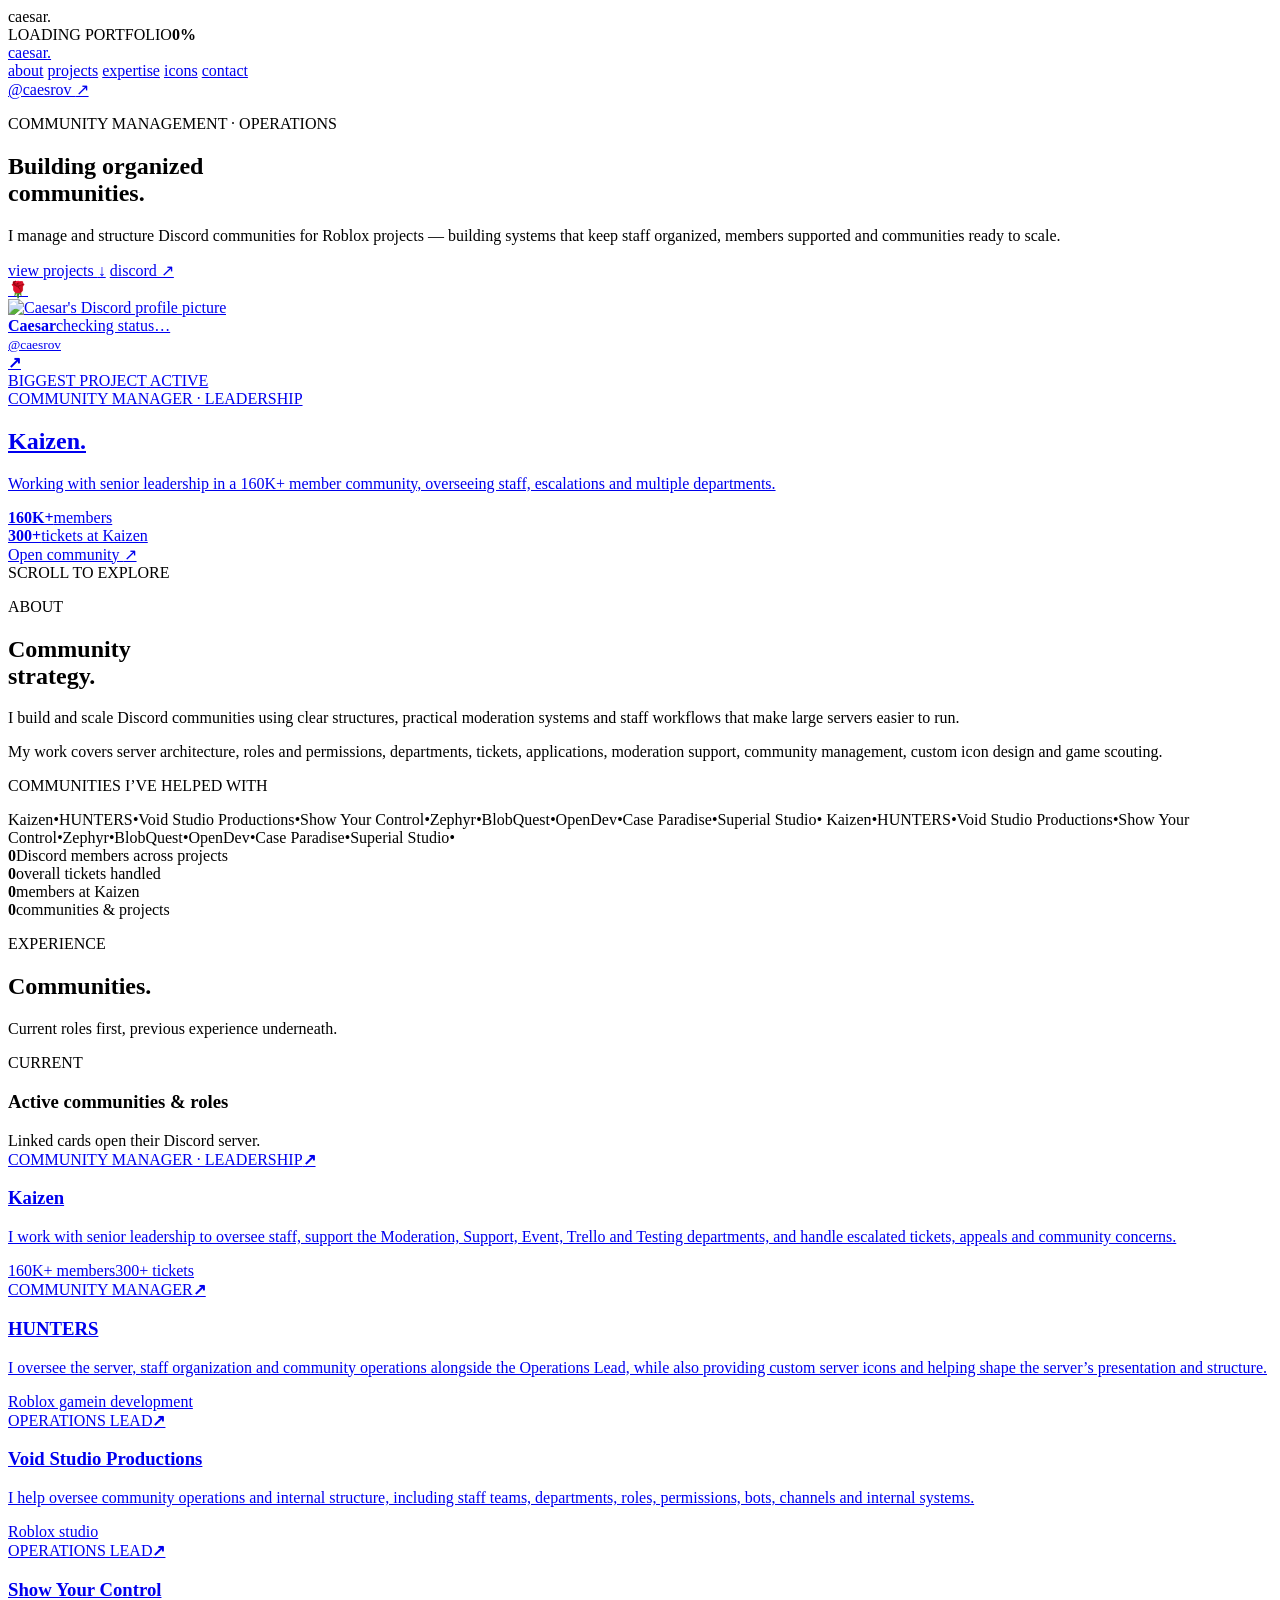
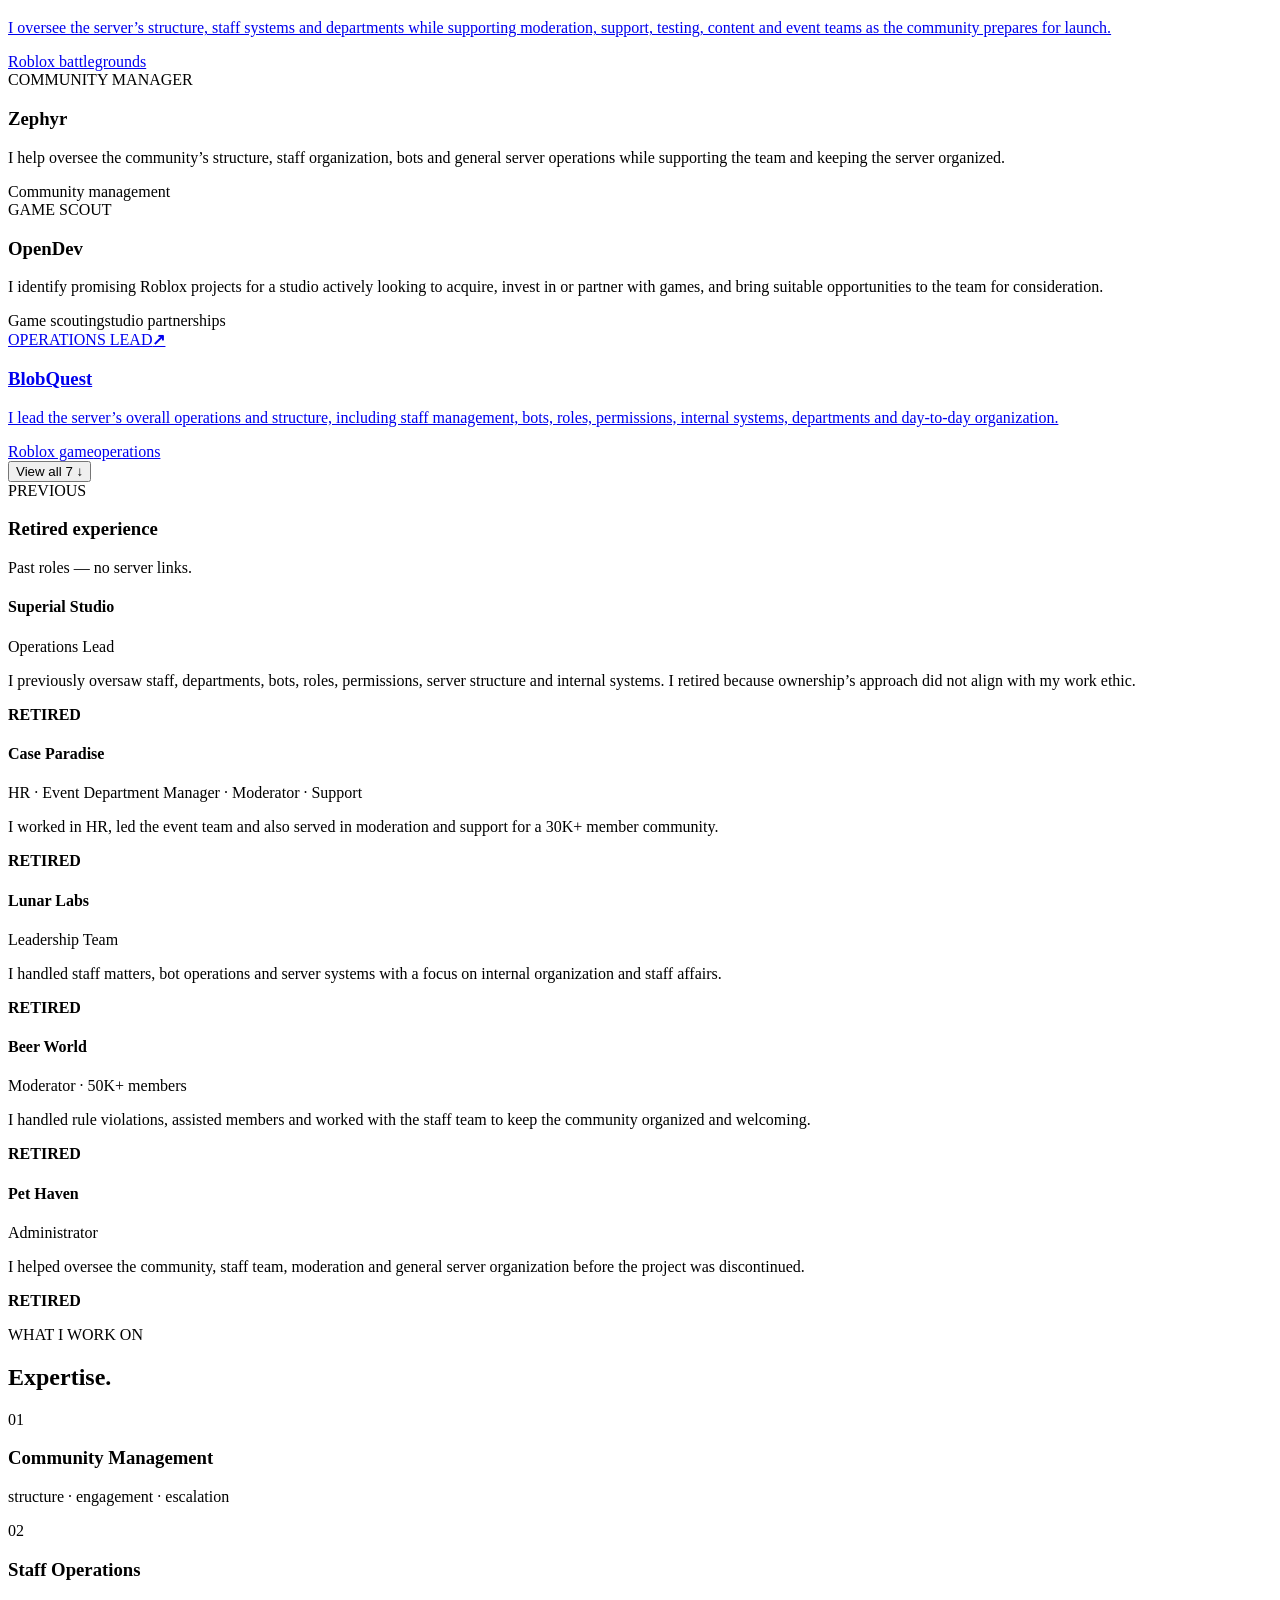
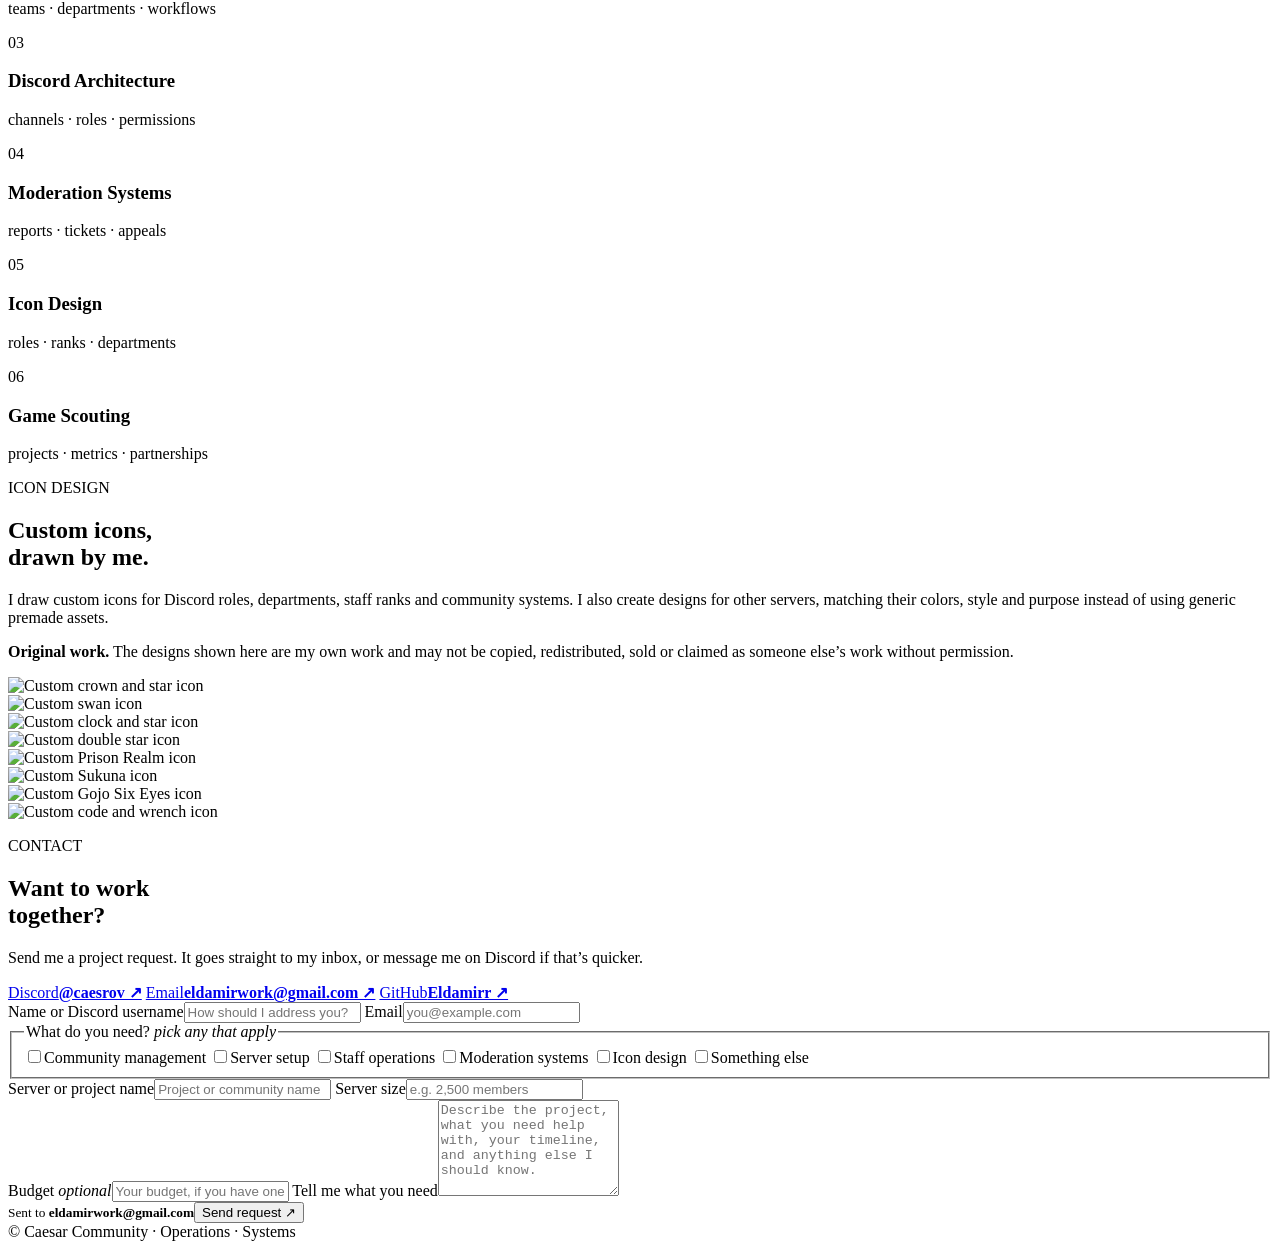
==== index.html @ e1f6932d "Build Caesar portfolio structure" ====
<!doctype html>
<html lang="en">
<head>
  <meta charset="utf-8">
  <meta name="viewport" content="width=device-width,initial-scale=1,viewport-fit=cover">
  <meta name="theme-color" content="#0d0a14">
  <meta name="description" content="Caesar — Community management, operations, Discord systems and game scouting.">
  <title>Caesar — Community Management</title>
  <link rel="icon" href="favicon.svg" type="image/svg+xml">
  <link rel="preconnect" href="https://api.lanyard.rest">
  <link rel="stylesheet" href="styles.css">
</head>
<body>
  <div id="loader" class="loader" aria-hidden="true">
    <div class="loader-orb"></div>
    <div class="loader-inner">
      <div class="loader-brand">caesar<span>.</span></div>
      <div class="loader-line"><i id="loaderBar"></i></div>
      <div class="loader-meta"><span>LOADING PORTFOLIO</span><b id="loaderPct">0%</b></div>
    </div>
  </div>

  <div class="ambient ambient-one"></div>
  <div class="ambient ambient-two"></div>
  <div id="cursorGlow" class="cursor-glow"></div>

  <header class="topbar">
    <a class="brand" href="#top">caesar<span>.</span></a>
    <nav aria-label="Primary navigation">
      <a href="#about">about</a>
      <a href="#projects">projects</a>
      <a href="#expertise">expertise</a>
      <a href="#icons">icons</a>
      <a href="#contact">contact</a>
    </nav>
    <a class="nav-discord" href="https://discord.com/users/1019613116209823874" target="_blank" rel="noreferrer">@caesrov <span>↗</span></a>
  </header>

  <main id="top">
    <section class="hero shell">
      <div class="hero-copy reveal">
        <p class="eyebrow">COMMUNITY MANAGEMENT · OPERATIONS</p>
        <h1>Building organized<br><span>communities.</span></h1>
        <p class="hero-text">I manage and structure Discord communities for Roblox projects — building systems that keep staff organized, members supported and communities ready to scale.</p>
        <div class="hero-actions">
          <a class="primary-btn" href="#projects">view projects <span>↓</span></a>
          <a class="text-link" href="https://discord.com/users/1019613116209823874" target="_blank" rel="noreferrer">discord ↗</a>
        </div>

        <a class="discord-profile" href="https://discord.com/users/1019613116209823874" target="_blank" rel="noreferrer">
          <div class="avatar-wrap">
            <div id="avatarFallback" class="avatar-fallback">🌹</div>
            <img id="discordAvatar" alt="Caesar's Discord profile picture">
            <span id="statusDot" class="status-dot offline"></span>
          </div>
          <div class="discord-profile-copy">
            <div class="profile-top"><strong id="discordName">Caesar</strong><span id="discordStatus">checking status…</span></div>
            <small>@caesrov</small>
          </div>
          <b class="profile-arrow">↗</b>
        </a>
      </div>

      <a class="big-project reveal delay-1" href="https://discord.gg/d6sK3HXKN" target="_blank" rel="noreferrer">
        <div class="project-orbit orbit-a"></div>
        <div class="project-orbit orbit-b"></div>
        <div class="project-head"><span>BIGGEST PROJECT</span><span class="active-pill"><i></i> ACTIVE</span></div>
        <div class="project-main">
          <span class="role-label">COMMUNITY MANAGER · LEADERSHIP</span>
          <h2>Kaizen<span>.</span></h2>
          <p>Working with senior leadership in a 160K+ member community, overseeing staff, escalations and multiple departments.</p>
        </div>
        <div class="project-stats">
          <div><strong>160K+</strong><span>members</span></div>
          <div><strong>300+</strong><span>tickets at Kaizen</span></div>
        </div>
        <div class="project-open">Open community <span>↗</span></div>
      </a>

      <div class="scroll-hint"><i></i><span>SCROLL TO EXPLORE</span></div>
    </section>

    <section id="about" class="section shell split-section">
      <div class="section-heading reveal">
        <p class="eyebrow">ABOUT</p>
        <h2>Community<br><span>strategy.</span></h2>
      </div>
      <div class="section-copy reveal delay-1">
        <p>I build and scale Discord communities using clear structures, practical moderation systems and staff workflows that make large servers easier to run.</p>
        <p>My work covers server architecture, roles and permissions, departments, tickets, applications, moderation support, community management, custom icon design and game scouting.</p>
      </div>
    </section>

    <section class="impact">
      <div class="marquee-wrap">
        <p class="marquee-label">COMMUNITIES I’VE HELPED WITH</p>
        <div class="marquee">
          <div class="marquee-track">
            <span>Kaizen</span><i>•</i><span>HUNTERS</span><i>•</i><span>Void Studio Productions</span><i>•</i><span>Show Your Control</span><i>•</i><span>Zephyr</span><i>•</i><span>BlobQuest</span><i>•</i><span>OpenDev</span><i>•</i><span>Case Paradise</span><i>•</i><span>Superial Studio</span><i>•</i>
            <span>Kaizen</span><i>•</i><span>HUNTERS</span><i>•</i><span>Void Studio Productions</span><i>•</i><span>Show Your Control</span><i>•</i><span>Zephyr</span><i>•</i><span>BlobQuest</span><i>•</i><span>OpenDev</span><i>•</i><span>Case Paradise</span><i>•</i><span>Superial Studio</span><i>•</i>
          </div>
        </div>
      </div>

      <div class="stats-line shell">
        <div class="stat reveal"><strong data-count="240" data-suffix="K+">0</strong><span>Discord members across projects</span></div>
        <div class="stat reveal delay-1"><strong data-count="600" data-suffix="+">0</strong><span>overall tickets handled</span></div>
        <div class="stat reveal delay-2"><strong data-count="160" data-suffix="K+">0</strong><span>members at Kaizen</span></div>
        <div class="stat reveal delay-3"><strong data-count="12" data-suffix="">0</strong><span>communities & projects</span></div>
      </div>
    </section>

    <section id="projects" class="section shell">
      <div class="section-title reveal">
        <p class="eyebrow">EXPERIENCE</p>
        <h2>Communities<span>.</span></h2>
        <p>Current roles first, previous experience underneath.</p>
      </div>

      <div class="group-head reveal">
        <div><span class="group-kicker">CURRENT</span><h3>Active communities & roles</h3></div>
        <span>Linked cards open their Discord server.</span>
      </div>

      <div id="currentGrid" class="current-grid">
        <a class="role-card reveal" href="https://discord.gg/d6sK3HXKN" target="_blank" rel="noreferrer">
          <div class="card-top"><span>COMMUNITY MANAGER · LEADERSHIP</span><b>↗</b></div>
          <h3>Kaizen</h3>
          <p>I work with senior leadership to oversee staff, support the Moderation, Support, Event, Trello and Testing departments, and handle escalated tickets, appeals and community concerns.</p>
          <div class="card-foot"><span>160K+ members</span><span>300+ tickets</span></div>
        </a>

        <a class="role-card reveal delay-1" href="https://discord.gg/hntrs" target="_blank" rel="noreferrer">
          <div class="card-top"><span>COMMUNITY MANAGER</span><b>↗</b></div>
          <h3>HUNTERS</h3>
          <p>I oversee the server, staff organization and community operations alongside the Operations Lead, while also providing custom server icons and helping shape the server’s presentation and structure.</p>
          <div class="card-foot"><span>Roblox game</span><span>in development</span></div>
        </a>

        <a class="role-card reveal" href="https://discord.gg/pxKNdFr37" target="_blank" rel="noreferrer">
          <div class="card-top"><span>OPERATIONS LEAD</span><b>↗</b></div>
          <h3>Void Studio Productions</h3>
          <p>I help oversee community operations and internal structure, including staff teams, departments, roles, permissions, bots, channels and internal systems.</p>
          <div class="card-foot"><span>Roblox studio</span></div>
        </a>

        <a class="role-card reveal delay-1" href="https://discord.gg/9U44vkP3q" target="_blank" rel="noreferrer">
          <div class="card-top"><span>OPERATIONS LEAD</span><b>↗</b></div>
          <h3>Show Your Control</h3>
          <p>I oversee the server’s structure, staff systems and departments while supporting moderation, support, testing, content and event teams as the community prepares for launch.</p>
          <div class="card-foot"><span>Roblox battlegrounds</span></div>
        </a>

        <article class="role-card extra-current reveal">
          <div class="card-top"><span>COMMUNITY MANAGER</span></div>
          <h3>Zephyr</h3>
          <p>I help oversee the community’s structure, staff organization, bots and general server operations while supporting the team and keeping the server organized.</p>
          <div class="card-foot"><span>Community management</span></div>
        </article>

        <article class="role-card extra-current reveal delay-1">
          <div class="card-top"><span>GAME SCOUT</span></div>
          <h3>OpenDev</h3>
          <p>I identify promising Roblox projects for a studio actively looking to acquire, invest in or partner with games, and bring suitable opportunities to the team for consideration.</p>
          <div class="card-foot"><span>Game scouting</span><span>studio partnerships</span></div>
        </article>

        <a class="role-card extra-current reveal" href="https://discord.gg/R6zWyb2Ct" target="_blank" rel="noreferrer">
          <div class="card-top"><span>OPERATIONS LEAD</span><b>↗</b></div>
          <h3>BlobQuest</h3>
          <p>I lead the server’s overall operations and structure, including staff management, bots, roles, permissions, internal systems, departments and day-to-day organization.</p>
          <div class="card-foot"><span>Roblox game</span><span>operations</span></div>
        </a>
      </div>

      <button id="viewAllBtn" class="view-all" type="button" aria-expanded="false">View all 7 <span>↓</span></button>

      <div class="group-head previous-head reveal">
        <div><span class="group-kicker muted">PREVIOUS</span><h3>Retired experience</h3></div>
        <span>Past roles — no server links.</span>
      </div>

      <div class="retired-list">
        <article class="retired-row reveal"><div><h4>Superial Studio</h4><span>Operations Lead</span><p>I previously oversaw staff, departments, bots, roles, permissions, server structure and internal systems. I retired because ownership’s approach did not align with my work ethic.</p></div><b>RETIRED</b></article>
        <article class="retired-row reveal"><div><h4>Case Paradise</h4><span>HR · Event Department Manager · Moderator · Support</span><p>I worked in HR, led the event team and also served in moderation and support for a 30K+ member community.</p></div><b>RETIRED</b></article>
        <article class="retired-row reveal"><div><h4>Lunar Labs</h4><span>Leadership Team</span><p>I handled staff matters, bot operations and server systems with a focus on internal organization and staff affairs.</p></div><b>RETIRED</b></article>
        <article class="retired-row reveal"><div><h4>Beer World</h4><span>Moderator · 50K+ members</span><p>I handled rule violations, assisted members and worked with the staff team to keep the community organized and welcoming.</p></div><b>RETIRED</b></article>
        <article class="retired-row reveal"><div><h4>Pet Haven</h4><span>Administrator</span><p>I helped oversee the community, staff team, moderation and general server organization before the project was discontinued.</p></div><b>RETIRED</b></article>
      </div>
    </section>

    <section id="expertise" class="section shell">
      <div class="section-title reveal">
        <p class="eyebrow">WHAT I WORK ON</p>
        <h2>Expertise<span>.</span></h2>
      </div>
      <div class="expertise-grid">
        <article class="expertise-card reveal"><span>01</span><h3>Community Management</h3><p>structure · engagement · escalation</p></article>
        <article class="expertise-card reveal delay-1"><span>02</span><h3>Staff Operations</h3><p>teams · departments · workflows</p></article>
        <article class="expertise-card reveal"><span>03</span><h3>Discord Architecture</h3><p>channels · roles · permissions</p></article>
        <article class="expertise-card reveal delay-1"><span>04</span><h3>Moderation Systems</h3><p>reports · tickets · appeals</p></article>
        <article class="expertise-card reveal"><span>05</span><h3>Icon Design</h3><p>roles · ranks · departments</p></article>
        <article class="expertise-card reveal delay-1"><span>06</span><h3>Game Scouting</h3><p>projects · metrics · partnerships</p></article>
      </div>
    </section>

    <section id="icons" class="section shell icon-section">
      <div class="icon-copy reveal">
        <p class="eyebrow">ICON DESIGN</p>
        <h2>Custom icons,<br><span>drawn by me.</span></h2>
        <p>I draw custom icons for Discord roles, departments, staff ranks and community systems. I also create designs for other servers, matching their colors, style and purpose instead of using generic premade assets.</p>
        <p class="copyright-note"><strong>Original work.</strong> The designs shown here are my own work and may not be copied, redistributed, sold or claimed as someone else’s work without permission.</p>
      </div>
      <div class="icon-panel reveal delay-1">
        <div class="icon-grid">
          <div class="icon-tile"><img src="assets/icons/crown-star.webp" alt="Custom crown and star icon"></div>
          <div class="icon-tile"><img src="assets/icons/swan.webp" alt="Custom swan icon"></div>
          <div class="icon-tile"><img src="assets/icons/clock-star.webp" alt="Custom clock and star icon"></div>
          <div class="icon-tile"><img src="assets/icons/double-stars.webp" alt="Custom double star icon"></div>
          <div class="icon-tile"><img src="assets/icons/prison-realm.webp" alt="Custom Prison Realm icon"></div>
          <div class="icon-tile"><img src="assets/icons/sukuna.webp" alt="Custom Sukuna icon"></div>
          <div class="icon-tile"><img src="assets/icons/gojo-six-eyes.webp" alt="Custom Gojo Six Eyes icon"></div>
          <div class="icon-tile"><img src="assets/icons/code-wrench.webp" alt="Custom code and wrench icon"></div>
        </div>
      </div>
    </section>

    <section id="contact" class="section shell contact-section">
      <div class="contact-intro reveal">
        <p class="eyebrow">CONTACT</p>
        <h2>Want to work<br><span>together?</span></h2>
        <p>Send me a project request. It goes straight to my inbox, or message me on Discord if that’s quicker.</p>
        <div class="contact-links">
          <a href="https://discord.com/users/1019613116209823874" target="_blank" rel="noreferrer"><span>Discord</span><b>@caesrov ↗</b></a>
          <a href="mailto:eldamirwork@gmail.com"><span>Email</span><b>eldamirwork@gmail.com ↗</b></a>
          <a href="https://github.com/Eldamirr" target="_blank" rel="noreferrer"><span>GitHub</span><b>Eldamirr ↗</b></a>
        </div>
      </div>

      <div class="form-shell reveal delay-1">
        <form id="workForm" action="https://formsubmit.co/eldamirwork@gmail.com" method="POST">
          <input type="hidden" name="_subject" value="New portfolio work request">
          <input type="hidden" name="_template" value="table">
          <input type="hidden" name="_captcha" value="false">
          <input type="hidden" name="_next" value="https://eldamirr.github.io/Caesrov.github.io/?sent=1#contact">

          <label><span>Name or Discord username</span><input type="text" name="Name" placeholder="How should I address you?" required></label>
          <label><span>Email</span><input type="email" name="Email" placeholder="you@example.com" required></label>

          <fieldset>
            <legend>What do you need? <em>pick any that apply</em></legend>
            <div class="choice-grid">
              <label class="choice"><input type="checkbox" name="Service[]" value="Community management"><span>Community management</span></label>
              <label class="choice"><input type="checkbox" name="Service[]" value="Server setup"><span>Server setup</span></label>
              <label class="choice"><input type="checkbox" name="Service[]" value="Staff operations"><span>Staff operations</span></label>
              <label class="choice"><input type="checkbox" name="Service[]" value="Moderation systems"><span>Moderation systems</span></label>
              <label class="choice"><input type="checkbox" name="Service[]" value="Icon design"><span>Icon design</span></label>
              <label class="choice"><input type="checkbox" name="Service[]" value="Something else"><span>Something else</span></label>
            </div>
          </fieldset>

          <div class="form-two">
            <label><span>Server or project name</span><input type="text" name="Project" placeholder="Project or community name"></label>
            <label><span>Server size</span><input type="text" name="Server size" placeholder="e.g. 2,500 members"></label>
          </div>

          <label><span>Budget <em>optional</em></span><input type="text" name="Budget" placeholder="Your budget, if you have one in mind"></label>
          <label><span>Tell me what you need</span><textarea name="Message" rows="6" placeholder="Describe the project, what you need help with, your timeline, and anything else I should know." required></textarea></label>

          <div class="form-bottom"><small>Sent to <strong>eldamirwork@gmail.com</strong></small><button type="submit">Send request ↗</button></div>
        </form>

        <div id="sentState" class="sent-state" hidden>
          <span>✓</span><h3>Request sent.</h3><p>Thanks — I’ll read it and get back to you by email as soon as I can.</p><button id="sendAnother" type="button">Send another request</button>
        </div>
      </div>
    </section>
  </main>

  <footer class="footer shell">
    <span>© Caesar</span>
    <span>Community · Operations · Systems</span>
  </footer>

  <script src="script.js"></script>
</body>
</html>
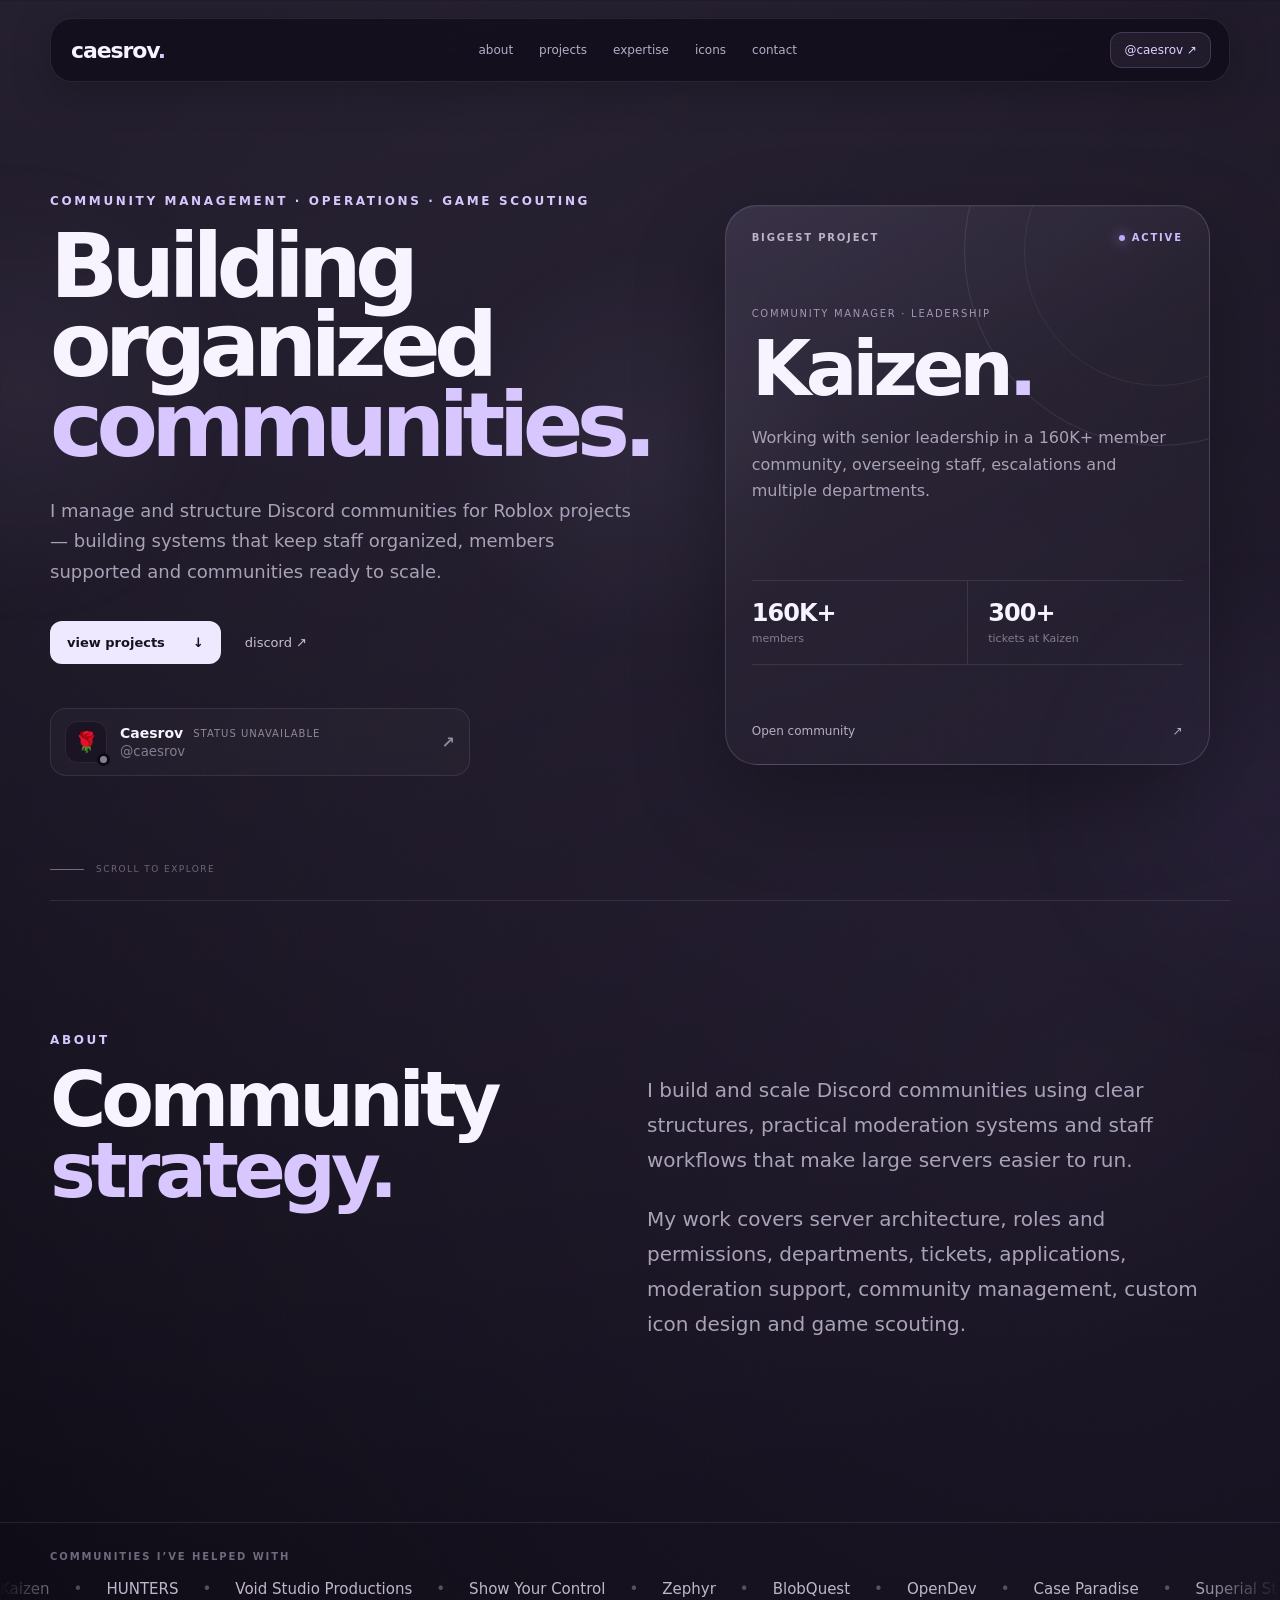
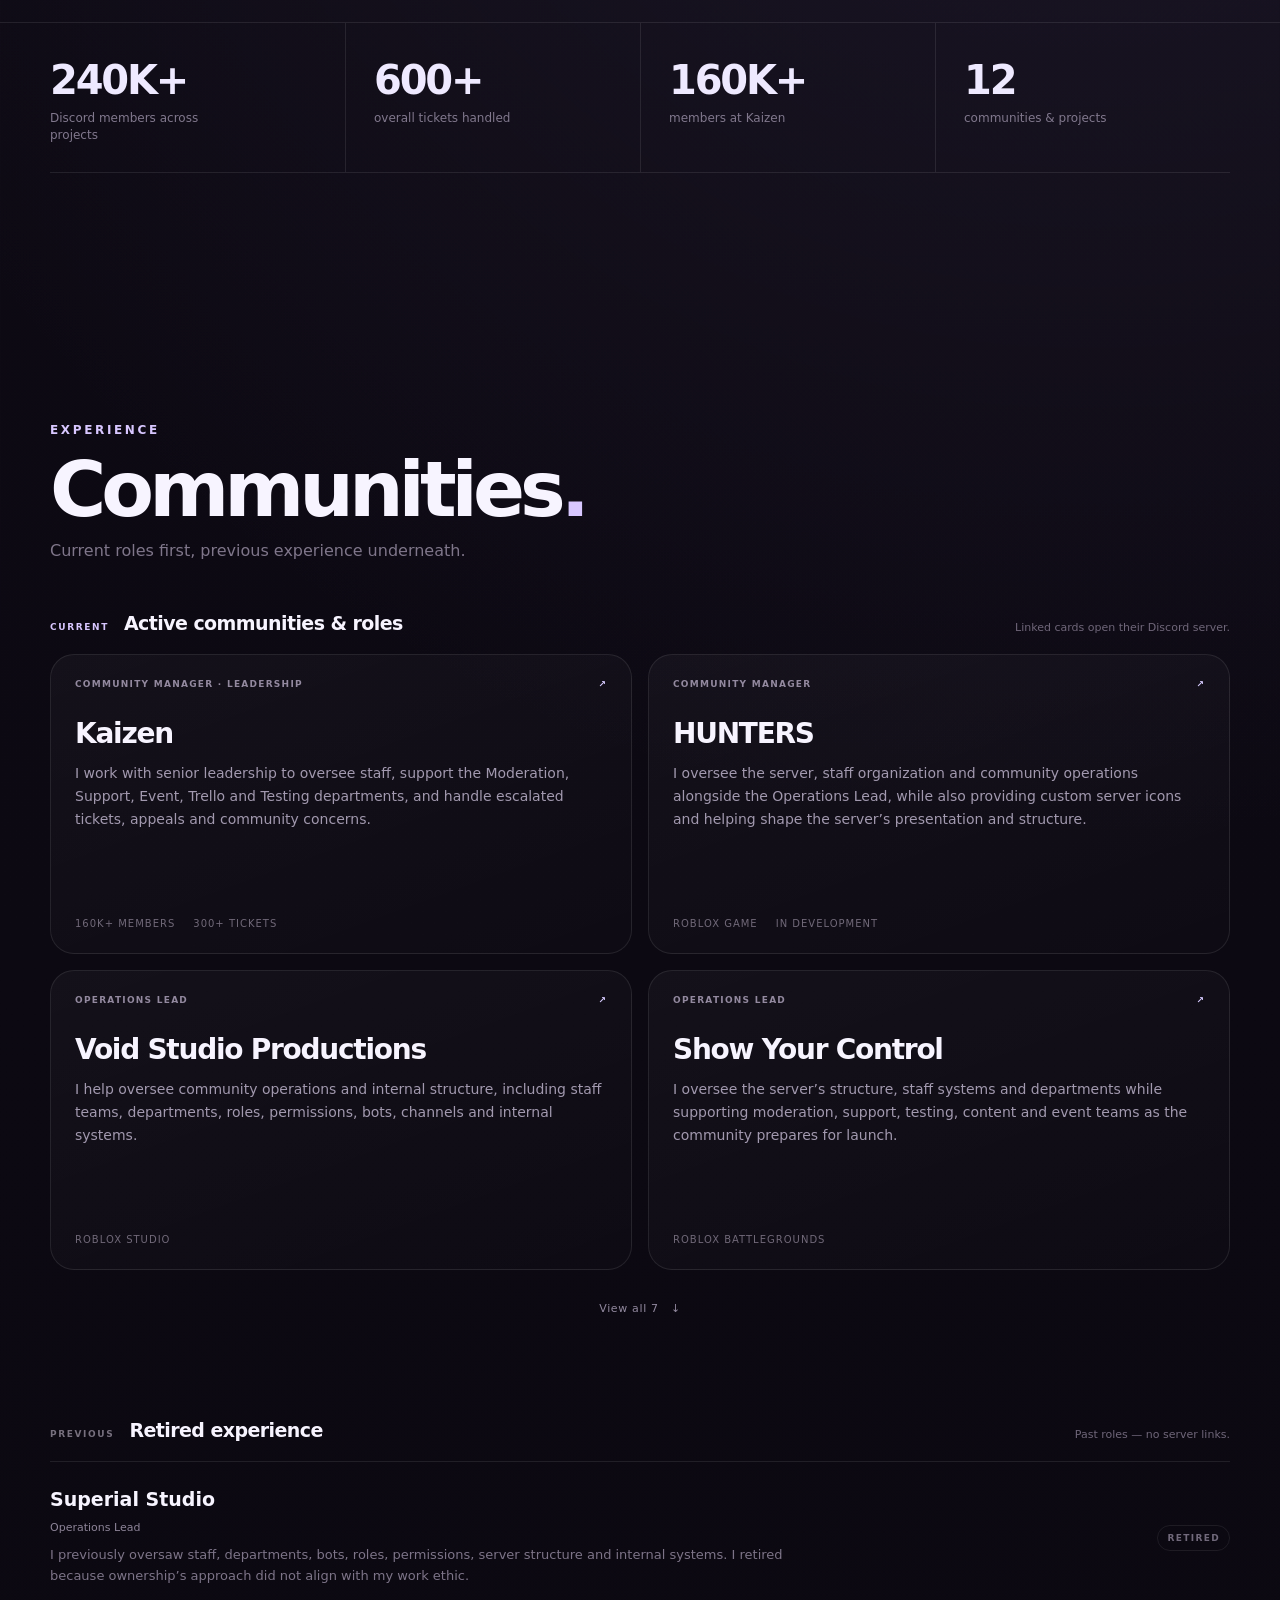
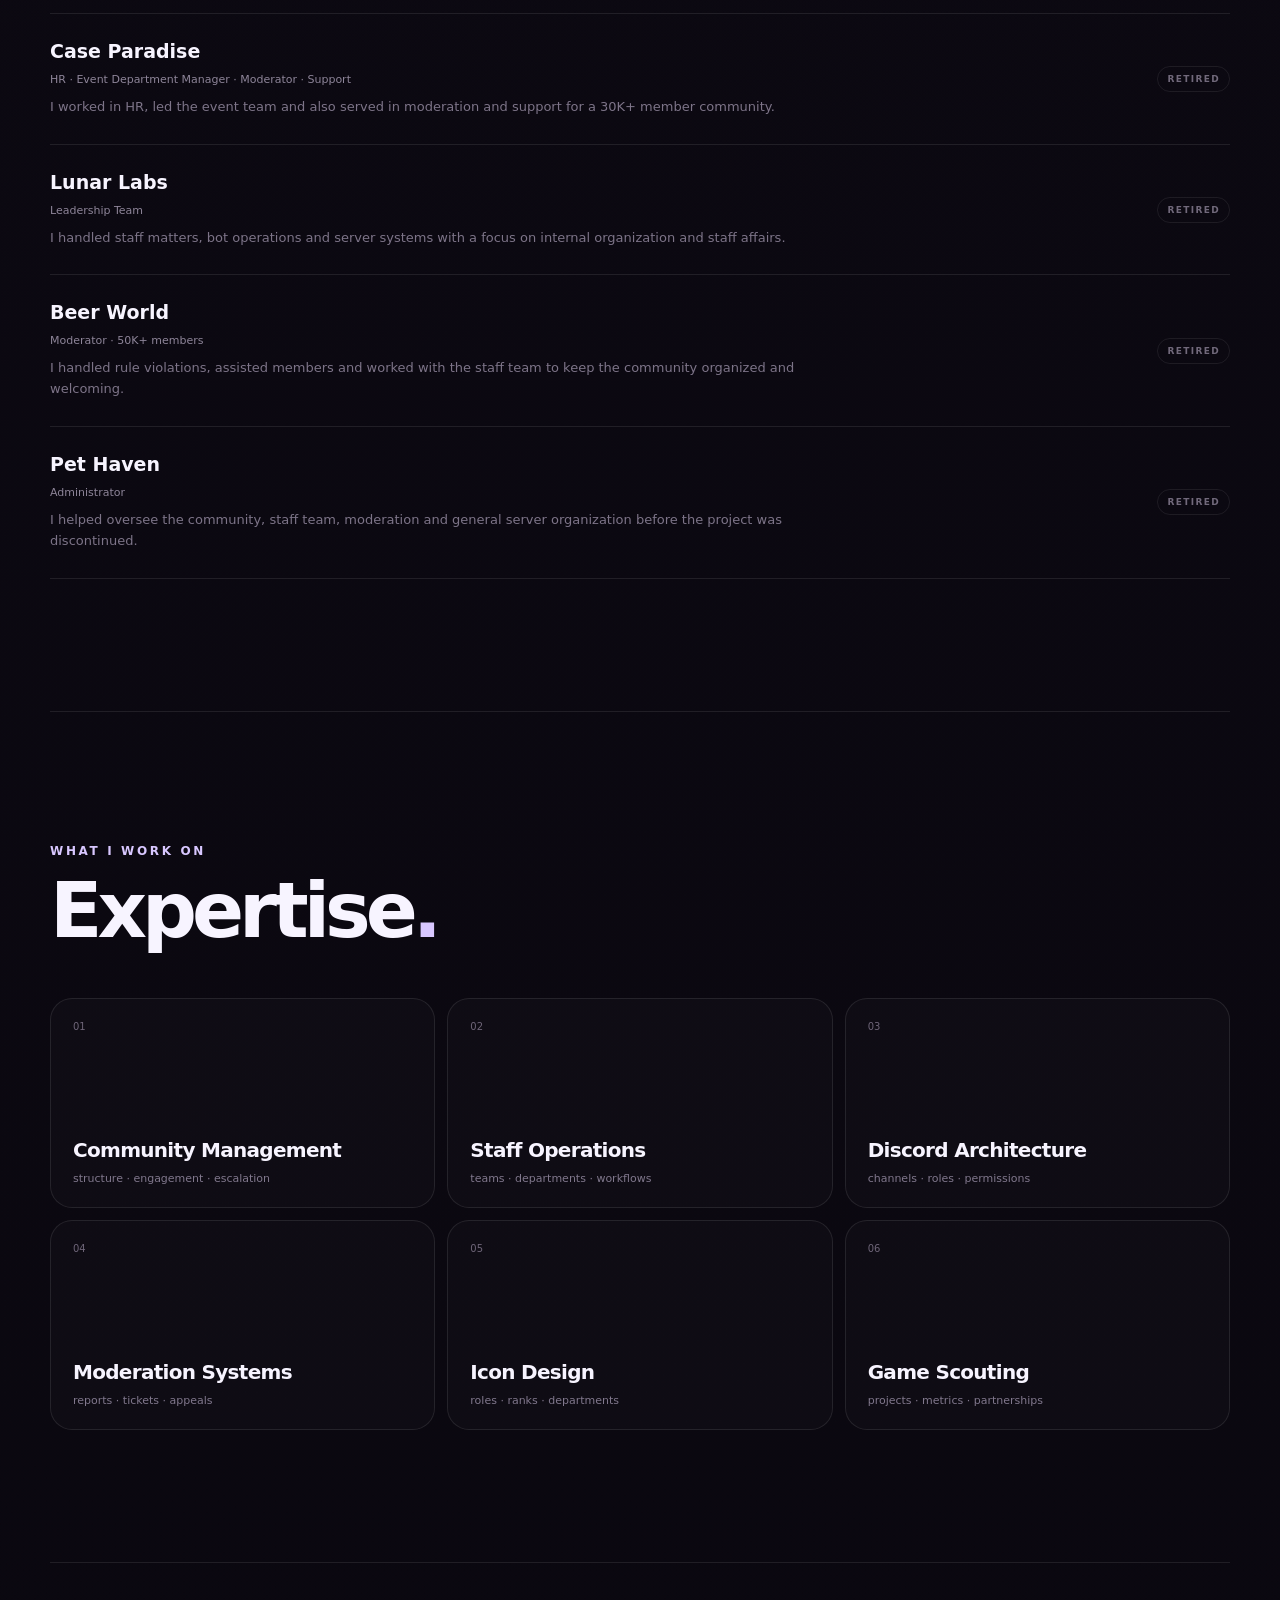
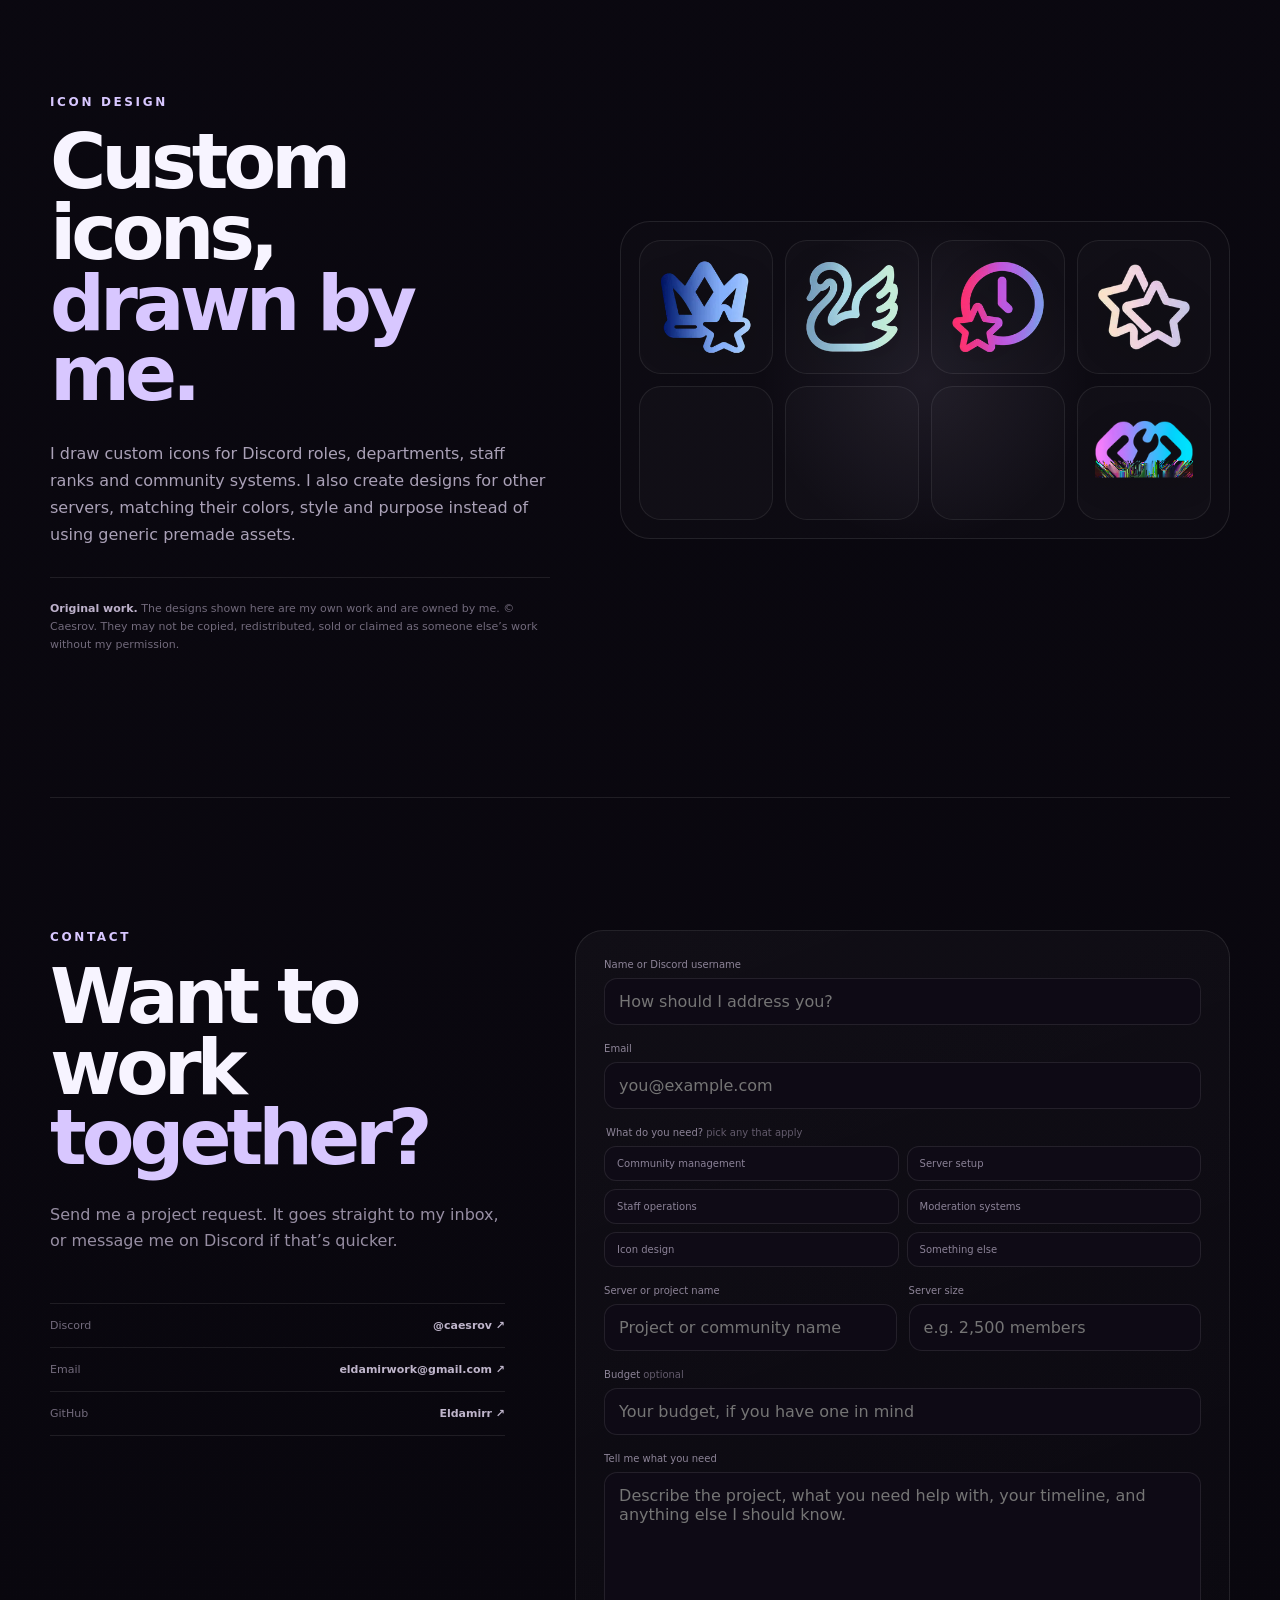
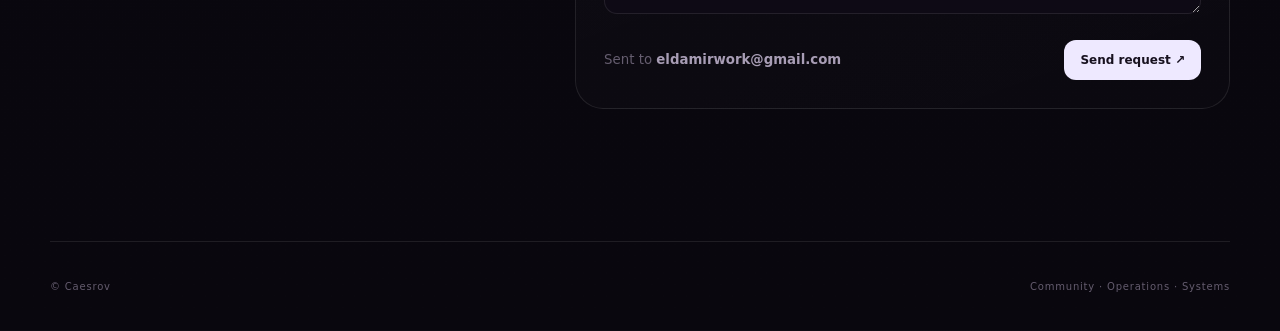
==== commit 354bc992: "Polish Caesrov portfolio branding" ====
--- a/index.html
+++ b/index.html
@@ -4,8 +4,8 @@
   <meta charset="utf-8">
   <meta name="viewport" content="width=device-width,initial-scale=1,viewport-fit=cover">
   <meta name="theme-color" content="#0d0a14">
-  <meta name="description" content="Caesar — Community management, operations, Discord systems and game scouting.">
-  <title>Caesar — Community Management</title>
+  <meta name="description" content="Caesrov — Community management, operations, Discord systems and game scouting.">
+  <title>Caesrov — Community Management</title>
   <link rel="icon" href="favicon.svg" type="image/svg+xml">
   <link rel="preconnect" href="https://api.lanyard.rest">
   <link rel="stylesheet" href="styles.css">
@@ -14,7 +14,7 @@
   <div id="loader" class="loader" aria-hidden="true">
     <div class="loader-orb"></div>
     <div class="loader-inner">
-      <div class="loader-brand">caesar<span>.</span></div>
+      <div class="loader-brand">caesrov<span>.</span></div>
       <div class="loader-line"><i id="loaderBar"></i></div>
       <div class="loader-meta"><span>LOADING PORTFOLIO</span><b id="loaderPct">0%</b></div>
     </div>
@@ -25,7 +25,7 @@
   <div id="cursorGlow" class="cursor-glow"></div>
 
   <header class="topbar">
-    <a class="brand" href="#top">caesar<span>.</span></a>
+    <a class="brand" href="#top">caesrov<span>.</span></a>
     <nav aria-label="Primary navigation">
       <a href="#about">about</a>
       <a href="#projects">projects</a>
@@ -39,7 +39,7 @@
   <main id="top">
     <section class="hero shell">
       <div class="hero-copy reveal">
-        <p class="eyebrow">COMMUNITY MANAGEMENT · OPERATIONS</p>
+        <p class="eyebrow">COMMUNITY MANAGEMENT · OPERATIONS · GAME SCOUTING</p>
         <h1>Building organized<br><span>communities.</span></h1>
         <p class="hero-text">I manage and structure Discord communities for Roblox projects — building systems that keep staff organized, members supported and communities ready to scale.</p>
         <div class="hero-actions">
@@ -50,11 +50,11 @@
         <a class="discord-profile" href="https://discord.com/users/1019613116209823874" target="_blank" rel="noreferrer">
           <div class="avatar-wrap">
             <div id="avatarFallback" class="avatar-fallback">🌹</div>
-            <img id="discordAvatar" alt="Caesar's Discord profile picture">
+            <img id="discordAvatar" alt="Caesrov's Discord profile picture">
             <span id="statusDot" class="status-dot offline"></span>
           </div>
           <div class="discord-profile-copy">
-            <div class="profile-top"><strong id="discordName">Caesar</strong><span id="discordStatus">checking status…</span></div>
+            <div class="profile-top"><strong id="discordName">Caesrov</strong><span id="discordStatus">checking status…</span></div>
             <small>@caesrov</small>
           </div>
           <b class="profile-arrow">↗</b>
@@ -209,7 +209,7 @@
         <p class="eyebrow">ICON DESIGN</p>
         <h2>Custom icons,<br><span>drawn by me.</span></h2>
         <p>I draw custom icons for Discord roles, departments, staff ranks and community systems. I also create designs for other servers, matching their colors, style and purpose instead of using generic premade assets.</p>
-        <p class="copyright-note"><strong>Original work.</strong> The designs shown here are my own work and may not be copied, redistributed, sold or claimed as someone else’s work without permission.</p>
+        <p class="copyright-note"><strong>Original work.</strong> The designs shown here are my own work and are owned by me. © Caesrov. They may not be copied, redistributed, sold or claimed as someone else’s work without my permission.</p>
       </div>
       <div class="icon-panel reveal delay-1">
         <div class="icon-grid">
@@ -278,7 +278,7 @@
   </main>
 
   <footer class="footer shell">
-    <span>© Caesar</span>
+    <span>© Caesrov</span>
     <span>Community · Operations · Systems</span>
   </footer>
 
--- a/styles.css
+++ b/styles.css
@@ -0,0 +1,157 @@
+:root{
+  --bg:#0c0912;
+  --bg-2:#120d1a;
+  --panel:#15101f;
+  --panel-2:#1a1426;
+  --text:#f7f4ff;
+  --muted:#a9a1b8;
+  --faint:#756d82;
+  --line:rgba(255,255,255,.09);
+  --line-strong:rgba(218,201,255,.22);
+  --accent:#d8c7ff;
+  --accent-2:#bea7ff;
+  --accent-soft:rgba(216,199,255,.12);
+  --max:1180px;
+  --ease:cubic-bezier(.2,.8,.2,1)
+}
+*{box-sizing:border-box}
+html{scroll-behavior:smooth}
+body{margin:0;background:
+  radial-gradient(circle at 15% -10%,rgba(216,199,255,.16),transparent 30%),
+  radial-gradient(circle at 85% 16%,rgba(190,167,255,.09),transparent 24%),
+  linear-gradient(180deg,#0f0b16 0%,var(--bg) 38%,#09070e 100%);
+  color:var(--text);font-family:Inter,ui-sans-serif,system-ui,-apple-system,BlinkMacSystemFont,"Segoe UI",sans-serif;
+  -webkit-font-smoothing:antialiased;overflow-x:hidden}
+body.loading{overflow:hidden}
+a{color:inherit;text-decoration:none}
+button,input,textarea{font:inherit}
+button{color:inherit}
+img{max-width:100%;display:block}
+::selection{background:rgba(216,199,255,.28);color:#fff}
+.shell{width:min(calc(100% - 42px),var(--max));margin-inline:auto}
+.section{padding:132px 0;position:relative}
+.eyebrow{margin:0;color:var(--accent);font-size:12px;font-weight:800;letter-spacing:.22em;text-transform:uppercase}
+.ambient{position:fixed;pointer-events:none;filter:blur(30px);z-index:-1;border-radius:999px;opacity:.55}
+.ambient-one{width:480px;height:480px;left:-220px;top:17vh;background:radial-gradient(circle,rgba(202,182,255,.13),transparent 67%)}
+.ambient-two{width:560px;height:560px;right:-280px;top:58vh;background:radial-gradient(circle,rgba(173,145,255,.11),transparent 65%)}
+.cursor-glow{position:fixed;width:460px;height:460px;border-radius:50%;background:radial-gradient(circle,rgba(216,199,255,.055),transparent 65%);pointer-events:none;z-index:-1;transform:translate(-50%,-50%);transition:opacity .2s;opacity:0}
+
+.loader{position:fixed;inset:0;background:#0b0810;z-index:9999;display:grid;place-items:center;transition:opacity .75s var(--ease),visibility .75s}
+.loader.done{opacity:0;visibility:hidden}
+.loader-orb{position:absolute;width:440px;height:440px;border-radius:50%;background:radial-gradient(circle,rgba(216,199,255,.11),transparent 67%);filter:blur(15px);animation:loaderPulse 1.7s ease-in-out infinite}
+.loader-inner{width:min(380px,calc(100% - 54px));position:relative}
+.loader-brand{font-size:48px;font-weight:800;letter-spacing:-.06em;margin-bottom:24px}
+.loader-brand span{color:var(--accent)}
+.loader-line{height:2px;background:rgba(255,255,255,.08);overflow:hidden}
+.loader-line i{display:block;width:0;height:100%;background:linear-gradient(90deg,var(--accent-2),#eee7ff);box-shadow:0 0 24px rgba(216,199,255,.45)}
+.loader-meta{display:flex;justify-content:space-between;margin-top:12px;font-size:10px;letter-spacing:.16em;color:#888092}
+.loader-meta b{color:#d9ccff}
+@keyframes loaderPulse{50%{transform:scale(1.08);opacity:.72}}
+
+.topbar{position:fixed;z-index:100;left:50%;top:18px;transform:translateX(-50%);width:min(calc(100% - 26px),1180px);height:64px;padding:0 18px 0 20px;border:1px solid var(--line);border-radius:22px;background:rgba(15,11,22,.72);backdrop-filter:blur(20px) saturate(145%);-webkit-backdrop-filter:blur(20px) saturate(145%);display:flex;align-items:center;justify-content:space-between;box-shadow:0 10px 40px rgba(0,0,0,.22);transition:background .35s}
+.topbar.scrolled{background:rgba(13,9,19,.88)}
+.brand{font-size:22px;font-weight:850;letter-spacing:-.05em}.brand span{color:var(--accent)}
+.topbar nav{display:flex;gap:26px;align-items:center}
+.topbar nav a{font-size:12px;color:#b6aec4;transition:color .2s}.topbar nav a:hover{color:#fff}
+.nav-discord{border:1px solid rgba(216,199,255,.18);background:rgba(216,199,255,.075);padding:10px 13px;border-radius:12px;font-size:12px;color:#ded3ff;transition:transform .2s,background .2s}.nav-discord:hover{transform:translateY(-1px);background:rgba(216,199,255,.12)}
+
+.hero{min-height:100svh;padding-top:148px;padding-bottom:78px;display:grid;grid-template-columns:1.04fr .96fr;gap:74px;align-items:center;position:relative}
+.hero-copy h1{font-size:clamp(60px,7vw,104px);line-height:.89;letter-spacing:-.075em;margin:19px 0 30px;font-weight:830}
+.hero-copy h1 span{color:var(--accent)}
+.hero-text{max-width:660px;font-size:18px;line-height:1.7;color:var(--muted)}
+.hero-actions{display:flex;gap:24px;align-items:center;margin-top:34px}
+.primary-btn{display:inline-flex;gap:28px;align-items:center;background:#eee9ff;color:#17111f;padding:14px 17px;border-radius:12px;font-size:13px;font-weight:800;transition:transform .25s var(--ease),box-shadow .25s}
+.primary-btn:hover{transform:translateY(-2px);box-shadow:0 15px 44px rgba(216,199,255,.16)}
+.text-link{color:#c9bfd7;font-size:13px}.text-link:hover{color:#fff}
+.discord-profile{margin-top:44px;display:flex;align-items:center;gap:13px;width:min(420px,100%);padding:12px 14px;border:1px solid var(--line);border-radius:16px;background:rgba(255,255,255,.025);transition:border-color .2s,transform .25s var(--ease),background .2s}
+.discord-profile:hover{transform:translateY(-2px);border-color:var(--line-strong);background:rgba(255,255,255,.04)}
+.avatar-wrap{width:42px;height:42px;border-radius:13px;position:relative;overflow:visible;flex:0 0 auto}
+.avatar-wrap img,.avatar-fallback{width:42px;height:42px;border-radius:13px;object-fit:cover;background:#1a1424;border:1px solid rgba(255,255,255,.08)}
+.avatar-wrap img{display:none}
+.avatar-fallback{display:grid;place-items:center;font-size:20px}
+.status-dot{position:absolute;right:-3px;bottom:-3px;width:13px;height:13px;border-radius:50%;border:3px solid #0e0a15;background:#6c6574}
+.status-dot.online{background:#23a55a}.status-dot.idle{background:#f0b232}.status-dot.dnd{background:#f23f43}.status-dot.offline{background:#80848e}
+.discord-profile-copy{min-width:0;flex:1}.profile-top{display:flex;align-items:center;gap:10px}.profile-top strong{font-size:14px}.profile-top span{font-size:10px;text-transform:uppercase;letter-spacing:.1em;color:#8f879c}.discord-profile-copy small{display:block;color:#847c91;margin-top:3px}.profile-arrow{color:#9288a2}
+
+.big-project{min-height:560px;border:1px solid rgba(216,199,255,.18);border-radius:32px;padding:26px;display:flex;flex-direction:column;justify-content:space-between;position:relative;overflow:hidden;background:
+ linear-gradient(155deg,rgba(216,199,255,.115),rgba(255,255,255,.025) 42%,rgba(255,255,255,.012));
+ box-shadow:inset 0 1px 0 rgba(255,255,255,.04),0 35px 90px rgba(0,0,0,.28);transition:transform .45s var(--ease),border-color .3s,box-shadow .45s}
+.big-project:hover{transform:translateY(-8px) rotateX(1deg);border-color:rgba(216,199,255,.34);box-shadow:0 45px 110px rgba(0,0,0,.36)}
+.project-orbit{position:absolute;border:1px solid rgba(216,199,255,.12);border-radius:50%;pointer-events:none}
+.orbit-a{width:390px;height:390px;right:-145px;top:-150px}.orbit-b{width:270px;height:270px;right:-85px;top:-90px;opacity:.65}
+.project-head{position:relative;z-index:2;display:flex;justify-content:space-between;color:#bdb3cb;font-size:10px;font-weight:800;letter-spacing:.18em}
+.active-pill{display:inline-flex;gap:7px;align-items:center;color:#cabdff}.active-pill i{width:6px;height:6px;border-radius:50%;background:#bfa9ff;box-shadow:0 0 14px #bfa9ff}
+.project-main{position:relative;z-index:2}.role-label{font-size:10px;letter-spacing:.17em;color:#a397b4}.project-main h2{font-size:clamp(62px,6vw,90px);line-height:.9;letter-spacing:-.07em;margin:13px 0 22px}.project-main h2 span{color:var(--accent)}.project-main p{color:#aaa1b8;line-height:1.65;max-width:490px}
+.project-stats{position:relative;z-index:2;display:grid;grid-template-columns:1fr 1fr;border-top:1px solid var(--line);border-bottom:1px solid var(--line)}.project-stats div{padding:18px 0}.project-stats div+div{padding-left:20px;border-left:1px solid var(--line)}.project-stats strong{display:block;font-size:24px;letter-spacing:-.04em}.project-stats span{color:#847b91;font-size:11px}
+.project-open{position:relative;z-index:2;display:flex;justify-content:space-between;font-size:12px;color:#b8afc5}
+.scroll-hint{position:absolute;left:0;bottom:26px;display:flex;align-items:center;gap:12px;font-size:9px;letter-spacing:.16em;color:#6e6678}.scroll-hint i{height:1px;width:34px;background:#756a82}
+
+.split-section{display:grid;grid-template-columns:.9fr 1.1fr;gap:120px;border-top:1px solid var(--line)}
+.section-heading h2,.section-title h2,.contact-intro h2,.icon-copy h2{font-size:clamp(54px,6vw,86px);line-height:.92;letter-spacing:-.065em;margin:18px 0 0}.section-heading h2 span,.section-title h2 span,.contact-intro h2 span,.icon-copy h2 span{color:var(--accent)}
+.section-copy{padding-top:40px;max-width:650px}.section-copy p{font-size:20px;line-height:1.75;color:#aaa2b8;margin:0 0 24px}
+
+.impact{padding:24px 0 118px}
+.marquee-wrap{border-top:1px solid var(--line);border-bottom:1px solid var(--line);padding:28px 0 24px;overflow:hidden}
+.marquee-label{width:min(calc(100% - 42px),var(--max));margin:0 auto 18px;color:#70687b;font-size:10px;font-weight:800;letter-spacing:.19em}
+.marquee{overflow:hidden;mask-image:linear-gradient(90deg,transparent,#000 7%,#000 93%,transparent)}
+.marquee-track{display:flex;align-items:center;gap:24px;width:max-content;animation:marquee 35s linear infinite;color:#bfb6cb;font-size:15px}.marquee-track i{color:#5a5066;font-style:normal}.marquee:hover .marquee-track{animation-play-state:paused}
+@keyframes marquee{to{transform:translateX(-50%)}}
+.stats-line{display:grid;grid-template-columns:repeat(4,1fr);border-bottom:1px solid var(--line)}
+.stat{padding:34px 28px 28px 0;min-height:136px}.stat+.stat{padding-left:28px;border-left:1px solid var(--line)}.stat strong{display:block;color:#eee9ff;font-size:40px;letter-spacing:-.055em}.stat span{display:block;color:#81788d;font-size:12px;line-height:1.4;margin-top:7px;max-width:180px}
+
+.section-title{margin-bottom:52px}.section-title>p:last-child{color:#7f768a;margin-top:16px}
+.group-head{display:flex;justify-content:space-between;align-items:end;margin:0 0 20px}.group-head>div{display:flex;align-items:baseline;gap:15px}.group-head h3{margin:0;font-size:19px;letter-spacing:-.03em}.group-head>span{font-size:11px;color:#6f6679}.group-kicker{font-size:9px;font-weight:900;letter-spacing:.18em;color:var(--accent)}.group-kicker.muted{color:#77707e}
+.current-grid{display:grid;grid-template-columns:1fr 1fr;gap:16px}
+.role-card{border:1px solid var(--line);border-radius:24px;background:linear-gradient(160deg,rgba(255,255,255,.035),rgba(255,255,255,.012));padding:24px;min-height:300px;display:flex;flex-direction:column;transition:transform .35s var(--ease),border-color .25s,background .25s}
+a.role-card:hover{transform:translateY(-5px);border-color:rgba(216,199,255,.24);background:linear-gradient(160deg,rgba(216,199,255,.07),rgba(255,255,255,.015))}
+.card-top{display:flex;justify-content:space-between;gap:20px;color:#93899f;font-size:9px;font-weight:850;letter-spacing:.14em}.card-top b{color:#d7cbff}.role-card h3{font-size:28px;letter-spacing:-.045em;margin:28px 0 12px}.role-card p{color:#a299af;line-height:1.65;margin:0 0 30px;font-size:14px}.card-foot{display:flex;gap:18px;margin-top:auto;color:#716979;font-size:10px;text-transform:uppercase;letter-spacing:.1em}
+.extra-current{display:none}.current-grid.expanded .extra-current{display:flex}
+.view-all{display:block;margin:22px auto 0;background:transparent;border:0;color:#92899f;padding:10px 14px;cursor:pointer;font-size:11px;letter-spacing:.06em}.view-all span{display:inline-block;margin-left:8px;transition:transform .3s}.view-all[aria-expanded="true"] span{transform:rotate(180deg)}
+.previous-head{margin-top:94px}
+.retired-list{border-top:1px solid var(--line)}
+.retired-row{padding:26px 0;border-bottom:1px solid var(--line);display:grid;grid-template-columns:1fr auto;gap:40px;align-items:center}
+.retired-row h4{margin:0 0 6px;font-size:19px}.retired-row div>span{font-size:11px;color:#8e8599}.retired-row p{margin:10px 0 0;max-width:790px;color:#7d7488;font-size:13px;line-height:1.6}.retired-row>b{font-size:9px;letter-spacing:.15em;border:1px solid rgba(255,255,255,.08);padding:7px 9px;border-radius:999px;color:#71697b}
+
+#expertise{border-top:1px solid var(--line)}
+.expertise-grid{display:grid;grid-template-columns:repeat(3,1fr);gap:12px;margin-top:48px}
+.expertise-card{min-height:210px;border:1px solid var(--line);border-radius:22px;padding:22px;background:rgba(255,255,255,.018);display:flex;flex-direction:column;justify-content:space-between;transition:transform .3s var(--ease),border-color .25s}.expertise-card:hover{transform:translateY(-4px);border-color:rgba(216,199,255,.2)}.expertise-card>span{font-size:10px;color:#6e6578}.expertise-card h3{font-size:20px;letter-spacing:-.035em;margin:auto 0 10px}.expertise-card p{margin:0;color:#81788d;font-size:11px}
+
+.icon-section{display:grid;grid-template-columns:.9fr 1.1fr;gap:70px;align-items:center;border-top:1px solid var(--line)}
+.icon-copy>p:not(.eyebrow):not(.copyright-note){color:#aaa1b7;line-height:1.7;max-width:530px;font-size:16px;margin-top:30px}.copyright-note{border-top:1px solid var(--line);padding-top:22px;margin-top:28px;color:#726a7c;font-size:11px;line-height:1.65;max-width:530px}.copyright-note strong{color:#bdb1cb}
+.icon-panel{border:1px solid var(--line);border-radius:30px;padding:18px;background:radial-gradient(circle at 50% 50%,rgba(216,199,255,.08),transparent 48%),rgba(255,255,255,.015)}
+.icon-grid{display:grid;grid-template-columns:repeat(4,1fr);gap:12px}.icon-tile{aspect-ratio:1;border:1px solid rgba(255,255,255,.075);border-radius:22px;background:rgba(255,255,255,.018);display:grid;place-items:center;padding:17px;overflow:hidden;transition:transform .3s var(--ease),border-color .2s,background .2s}.icon-tile:hover{transform:translateY(-4px) scale(1.015);border-color:rgba(216,199,255,.22);background:rgba(216,199,255,.04)}.icon-tile img{width:100%;height:100%;object-fit:contain;filter:drop-shadow(0 8px 14px rgba(0,0,0,.22))}
+
+.contact-section{display:grid;grid-template-columns:.82fr 1.18fr;gap:70px;border-top:1px solid var(--line)}
+.contact-intro>p:not(.eyebrow){color:#978ea3;line-height:1.65;max-width:470px;margin-top:28px}.contact-links{margin-top:48px;border-top:1px solid var(--line)}.contact-links a{display:flex;justify-content:space-between;gap:20px;padding:15px 0;border-bottom:1px solid var(--line);font-size:11px}.contact-links span{color:#736b7d}.contact-links b{font-weight:600;color:#bfb5cb}
+.form-shell{border:1px solid var(--line);border-radius:28px;padding:28px;background:linear-gradient(160deg,rgba(255,255,255,.03),rgba(255,255,255,.012))}
+form{display:grid;gap:18px}form label>span,fieldset legend{display:block;font-size:10px;color:#8d8498;margin-bottom:8px}form em{font-style:normal;color:#635b6c}
+input,textarea{width:100%;border:1px solid var(--line);background:#0e0a15;color:#efeaff;border-radius:13px;padding:13px 14px;outline:none;transition:border-color .2s,box-shadow .2s}input:focus,textarea:focus{border-color:rgba(216,199,255,.32);box-shadow:0 0 0 3px rgba(216,199,255,.055)}textarea{resize:vertical;min-height:130px}
+fieldset{border:0;padding:0;margin:0}.choice-grid{display:grid;grid-template-columns:repeat(2,1fr);gap:8px}.choice{margin:0!important}.choice input{position:absolute;opacity:0;pointer-events:none}.choice span{margin:0!important;border:1px solid var(--line);background:#0f0b16;border-radius:12px;padding:11px 12px;color:#8b8297!important;cursor:pointer;transition:.2s}.choice input:checked+span{border-color:rgba(216,199,255,.3);background:rgba(216,199,255,.08);color:#ddd2ff!important}.form-two{display:grid;grid-template-columns:1fr 1fr;gap:12px}.form-bottom{display:flex;justify-content:space-between;align-items:center;gap:18px;margin-top:4px}.form-bottom small{color:#655d6f}.form-bottom strong{color:#a89db5;font-weight:600}.form-bottom button,.sent-state button{border:0;background:#eee9ff;color:#17111f;padding:13px 16px;border-radius:12px;font-weight:800;font-size:12px;cursor:pointer;transition:transform .2s}.form-bottom button:hover,.sent-state button:hover{transform:translateY(-2px)}
+.sent-state{text-align:center;padding:70px 20px}.sent-state>span{display:grid;place-items:center;margin:0 auto 20px;width:44px;height:44px;border-radius:50%;background:rgba(216,199,255,.12);color:#d8c7ff}.sent-state h3{font-size:30px;margin:0 0 12px}.sent-state p{color:#8f869a;max-width:400px;margin:0 auto 26px;line-height:1.6}
+
+.footer{min-height:90px;border-top:1px solid var(--line);display:flex;align-items:center;justify-content:space-between;color:#645c6e;font-size:10px;letter-spacing:.08em}
+
+.reveal{opacity:0;transform:translateY(28px);filter:blur(8px);transition:opacity .85s var(--ease),transform .85s var(--ease),filter .85s var(--ease)}
+.reveal.visible{opacity:1;transform:none;filter:blur(0)}
+.delay-1{transition-delay:.08s}.delay-2{transition-delay:.16s}.delay-3{transition-delay:.24s}
+
+@media(max-width:980px){
+  .topbar nav{display:none}.hero{grid-template-columns:1fr;padding-top:130px;gap:45px}.big-project{min-height:470px}.scroll-hint{display:none}
+  .split-section,.icon-section,.contact-section{grid-template-columns:1fr;gap:45px}.section-copy{padding-top:0}.stats-line{grid-template-columns:1fr 1fr}.stat:nth-child(3){border-left:0;border-top:1px solid var(--line)}.stat:nth-child(4){border-top:1px solid var(--line)}
+  .expertise-grid{grid-template-columns:1fr 1fr}.icon-copy{max-width:700px}.contact-intro{max-width:650px}
+}
+@media(max-width:680px){
+  .shell{width:min(calc(100% - 28px),var(--max))}.section{padding:94px 0}.topbar{height:58px;top:10px;border-radius:18px}.nav-discord{font-size:0;padding:9px 11px}.nav-discord span{font-size:13px}.brand{font-size:20px}
+  .hero{min-height:auto;padding-top:122px;padding-bottom:82px}.hero-copy h1{font-size:clamp(54px,17vw,78px)}.hero-text{font-size:16px}.hero-actions{gap:18px}.discord-profile{margin-top:34px}
+  .big-project{min-height:450px;border-radius:26px;padding:21px}.project-main h2{font-size:66px}.project-stats strong{font-size:21px}
+  .section-heading h2,.section-title h2,.contact-intro h2,.icon-copy h2{font-size:52px}.section-copy p{font-size:17px}
+  .stats-line{grid-template-columns:1fr}.stat,.stat+.stat{border-left:0;border-top:1px solid var(--line);padding:25px 0;min-height:0}.stat:first-child{border-top:0}.stat strong{font-size:34px}
+  .group-head{align-items:start;gap:18px}.group-head>div{display:block}.group-head h3{margin-top:6px}.group-head>span{display:none}.current-grid{grid-template-columns:1fr}.role-card{min-height:270px}.previous-head{margin-top:72px}.retired-row{grid-template-columns:1fr;gap:16px}.retired-row>b{justify-self:start}
+  .expertise-grid{grid-template-columns:1fr}.expertise-card{min-height:170px}
+  .icon-grid{grid-template-columns:repeat(2,1fr);gap:10px}.icon-panel{padding:12px}.icon-tile{border-radius:18px;padding:14px}
+  .form-two,.choice-grid{grid-template-columns:1fr}.form-shell{padding:19px;border-radius:22px}.form-bottom{align-items:flex-start;flex-direction:column}.form-bottom button{width:100%}
+  .footer{flex-direction:column;align-items:flex-start;justify-content:center;gap:6px}
+}
+@media(prefers-reduced-motion:reduce){
+  html{scroll-behavior:auto}.loader-orb,.marquee-track{animation:none}.reveal{opacity:1;transform:none;filter:none;transition:none}.big-project,.role-card,.expertise-card,.icon-tile{transition:none}
+}
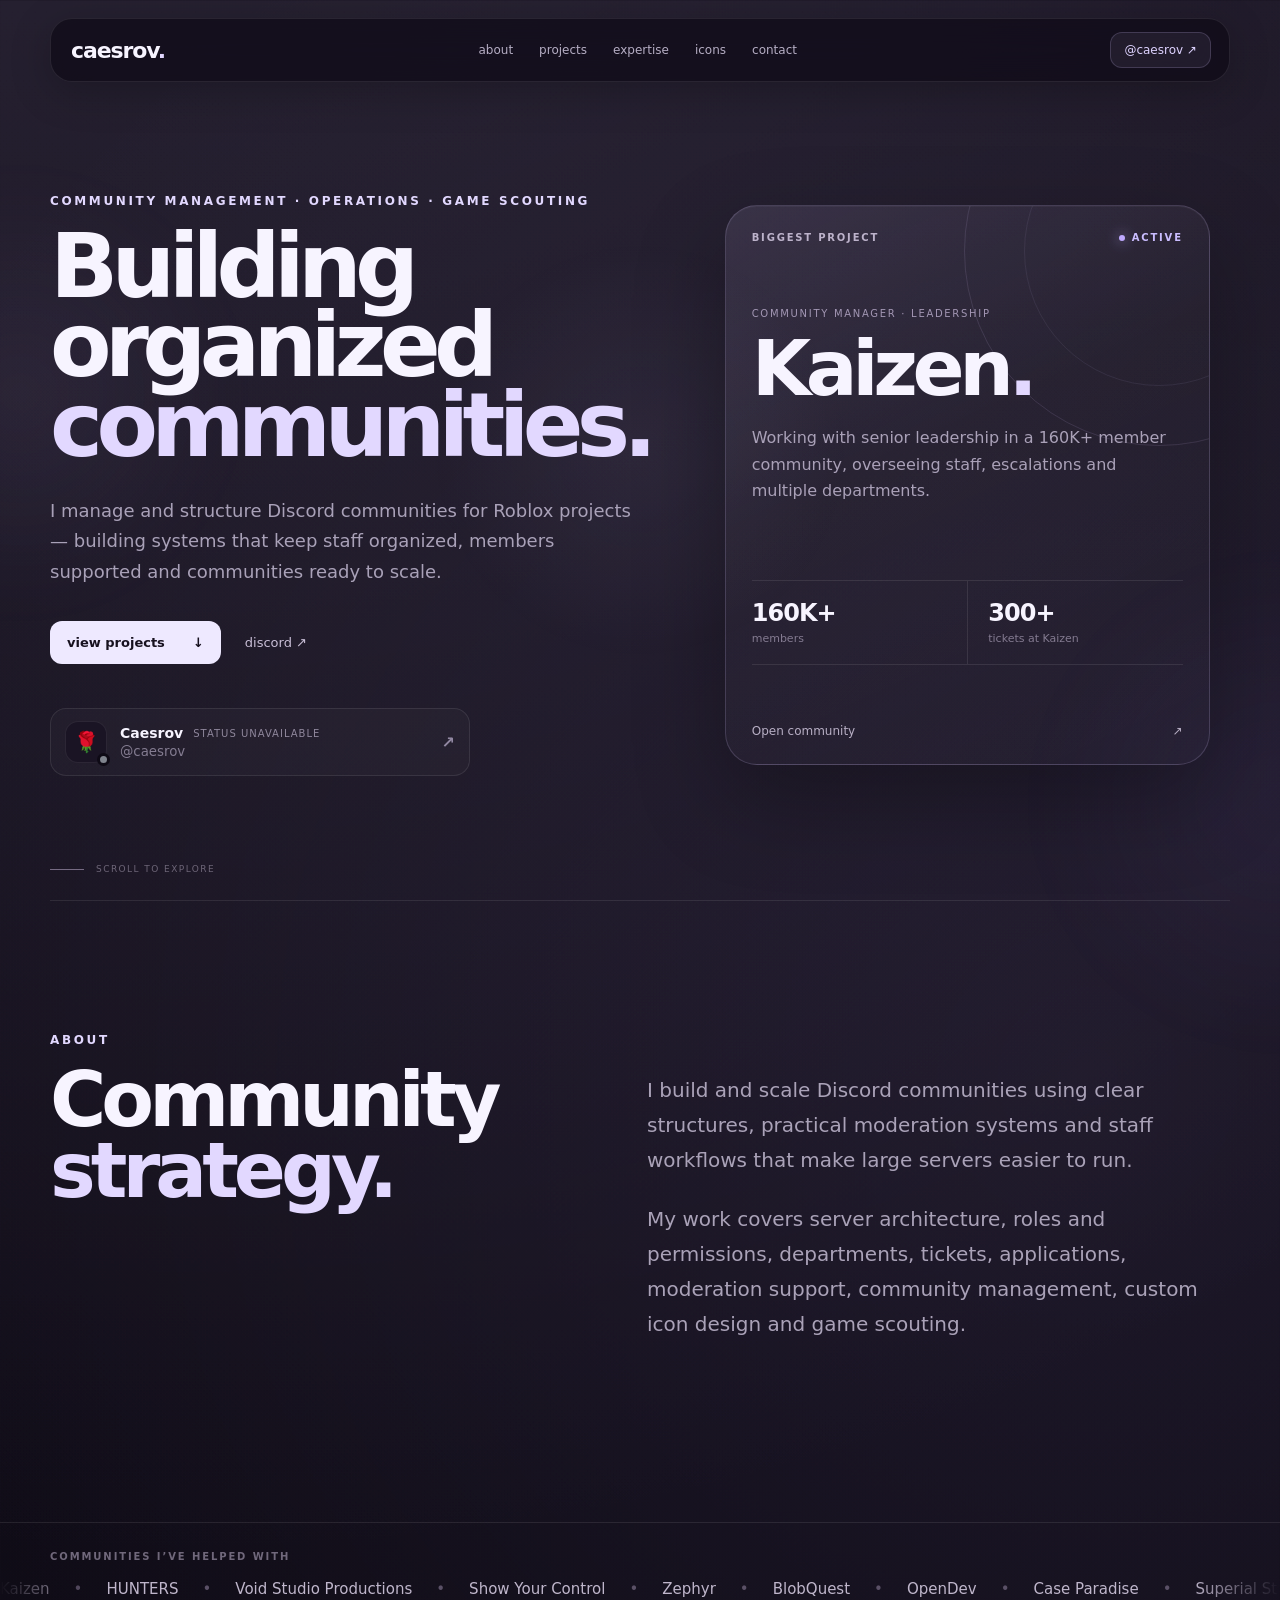
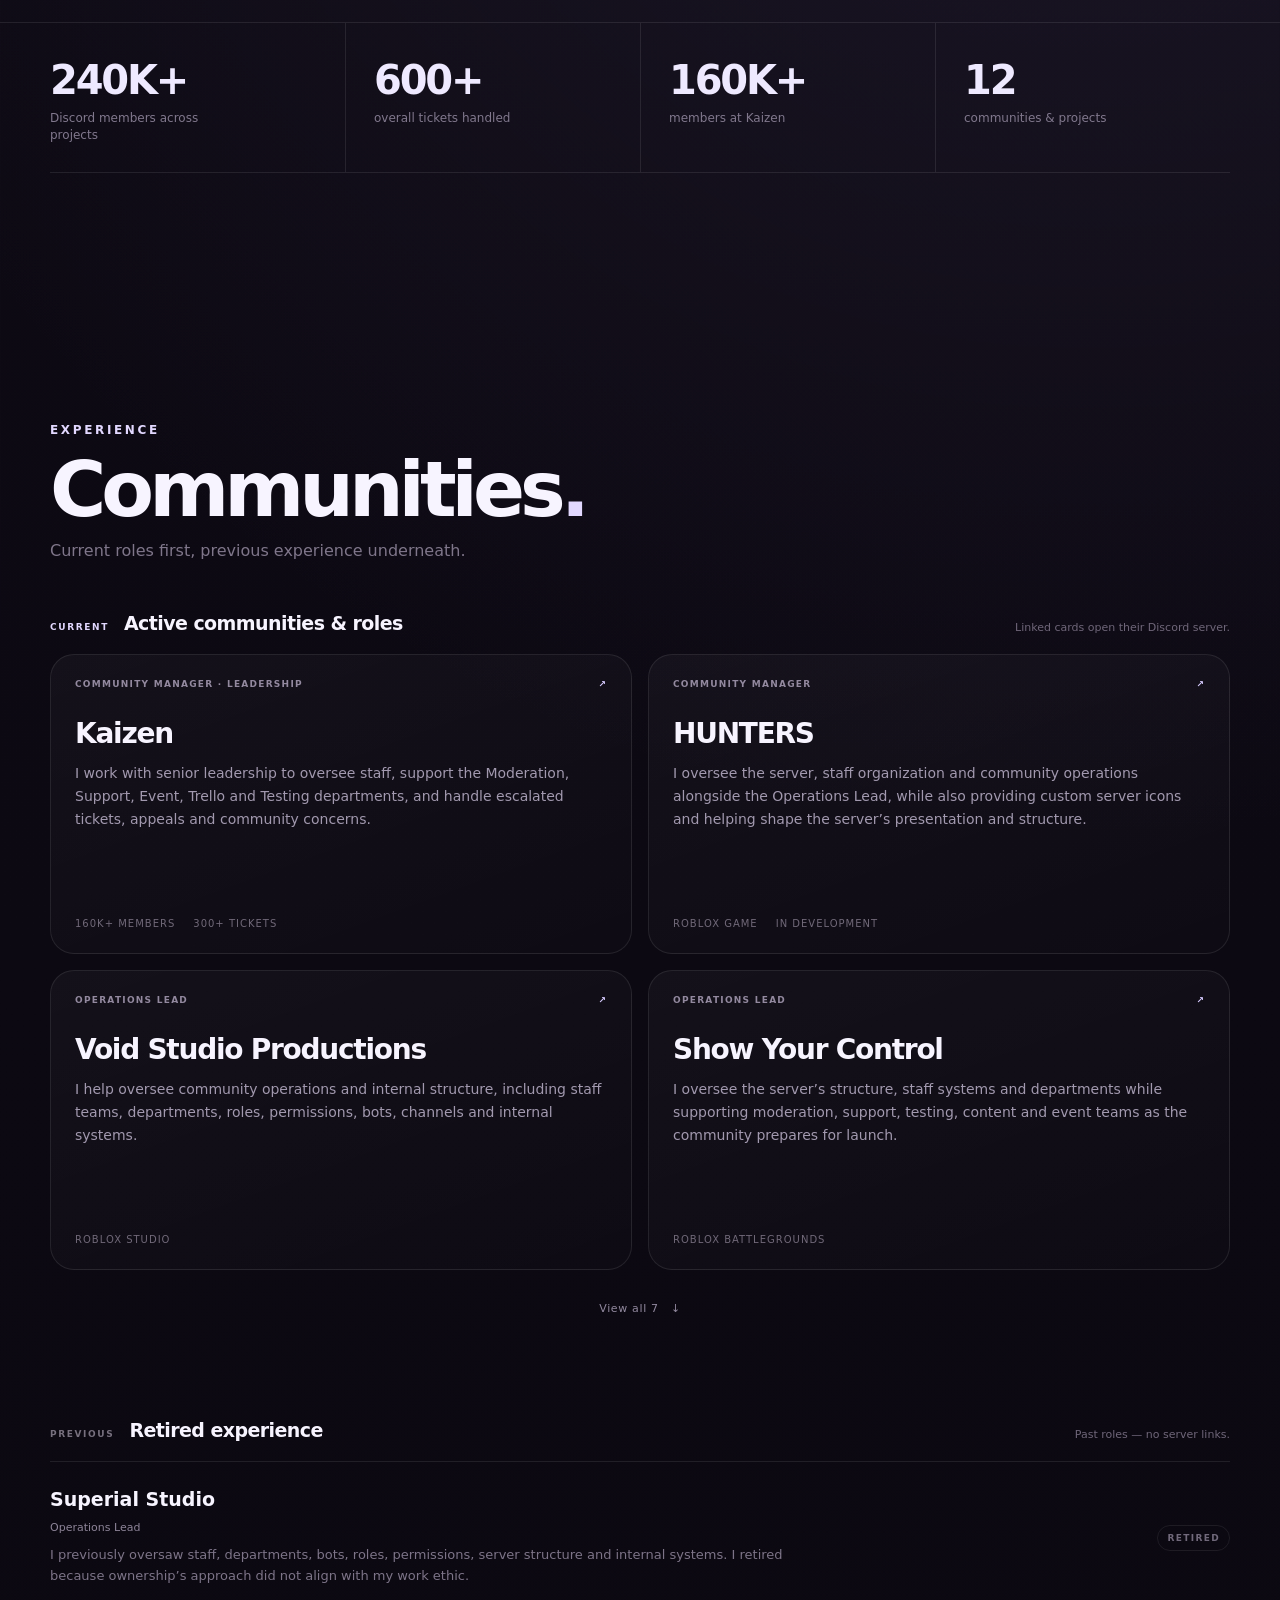
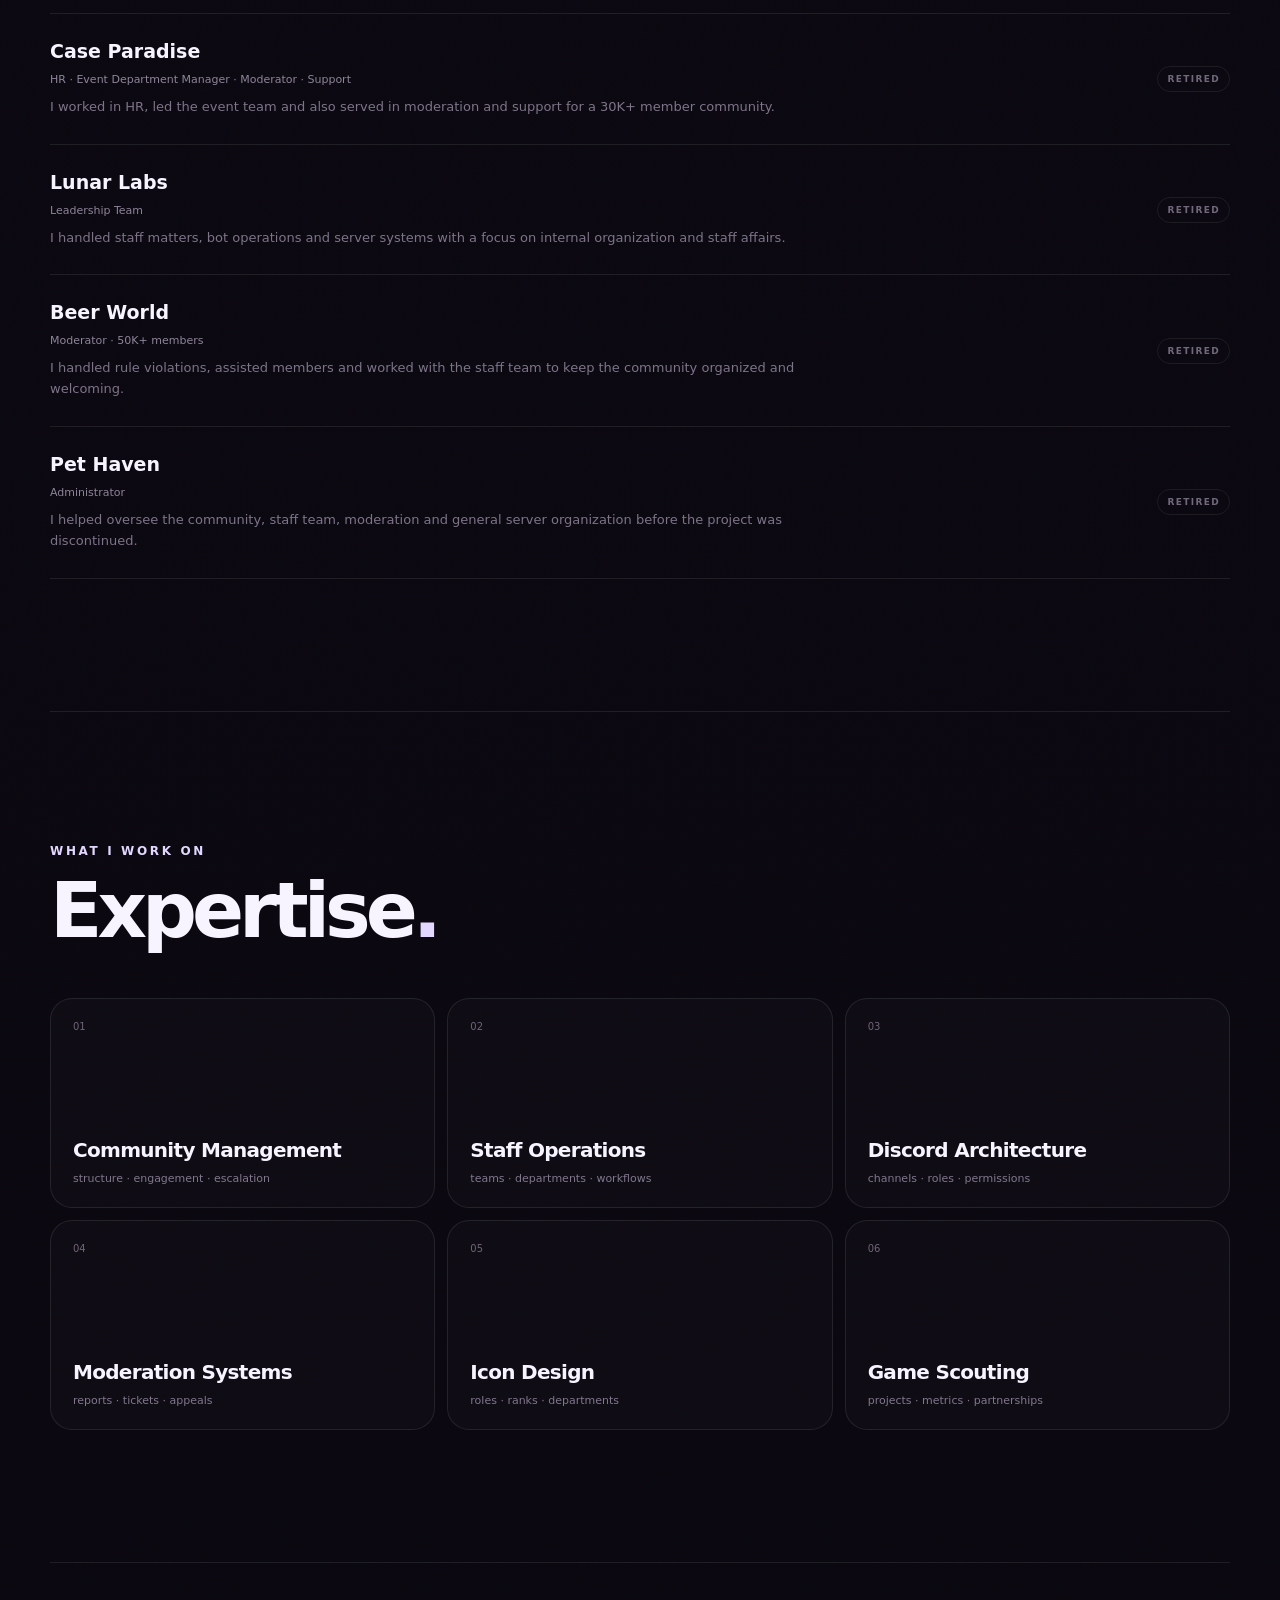
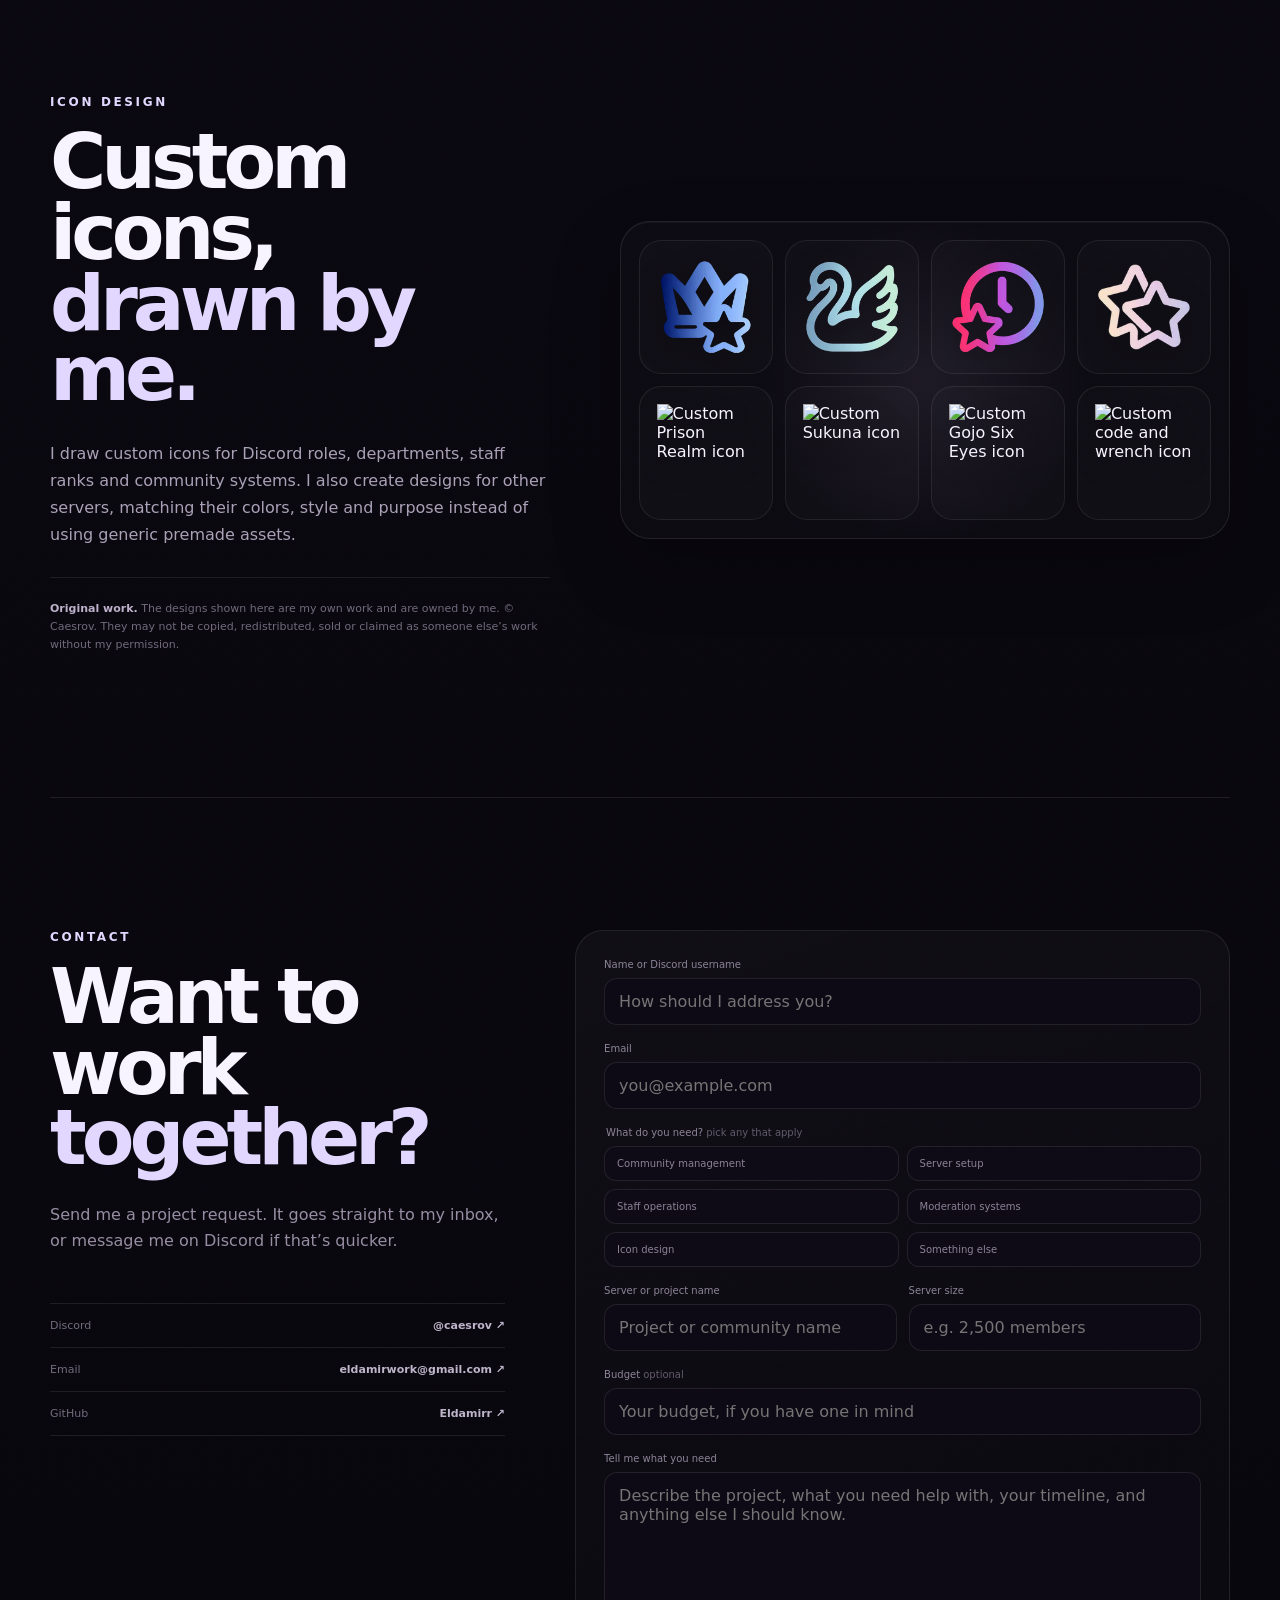
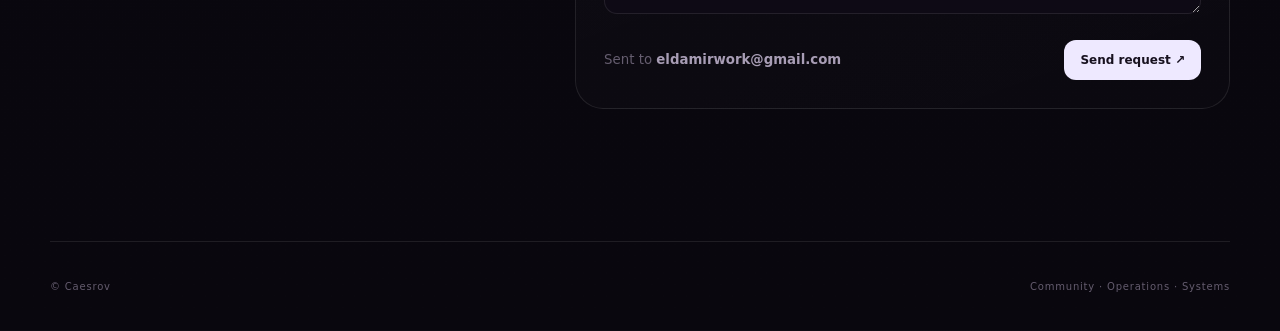
==== commit 63936bad: "Update Zephyr, OpenDev leadership, and bottom icon sources" ====
--- a/index.html
+++ b/index.html
@@ -151,18 +151,18 @@
           <div class="card-foot"><span>Roblox battlegrounds</span></div>
         </a>
 
-        <article class="role-card extra-current reveal">
-          <div class="card-top"><span>COMMUNITY MANAGER</span></div>
+        <a class="role-card extra-current reveal" href="https://discord.gg/Q9bpv6UJP" target="_blank" rel="noreferrer">
+          <div class="card-top"><span>COMMUNITY MANAGER</span><b>↗</b></div>
           <h3>Zephyr</h3>
           <p>I help oversee the community’s structure, staff organization, bots and general server operations while supporting the team and keeping the server organized.</p>
-          <div class="card-foot"><span>Community management</span></div>
-        </article>
+          <div class="card-foot"><span>Community management</span><span>Discord ↗</span></div>
+        </a>
 
         <article class="role-card extra-current reveal delay-1">
-          <div class="card-top"><span>GAME SCOUT</span></div>
+          <div class="card-top"><span>SCOUT LEAD · SCOUT MANAGER</span></div>
           <h3>OpenDev</h3>
-          <p>I identify promising Roblox projects for a studio actively looking to acquire, invest in or partner with games, and bring suitable opportunities to the team for consideration.</p>
-          <div class="card-foot"><span>Game scouting</span><span>studio partnerships</span></div>
+          <p>I lead the Game Scout team, manage the scouts and keep the scouting operation organized while also finding promising Roblox projects for acquisition, investment or partnership opportunities.</p>
+          <div class="card-foot"><span>Scout team leadership</span><span>game acquisitions</span></div>
         </article>
 
         <a class="role-card extra-current reveal" href="https://discord.gg/R6zWyb2Ct" target="_blank" rel="noreferrer">
@@ -217,10 +217,10 @@
           <div class="icon-tile"><img src="assets/icons/swan.webp" alt="Custom swan icon"></div>
           <div class="icon-tile"><img src="assets/icons/clock-star.webp" alt="Custom clock and star icon"></div>
           <div class="icon-tile"><img src="assets/icons/double-stars.webp" alt="Custom double star icon"></div>
-          <div class="icon-tile"><img src="assets/icons/prison-realm.webp" alt="Custom Prison Realm icon"></div>
-          <div class="icon-tile"><img src="assets/icons/sukuna.webp" alt="Custom Sukuna icon"></div>
-          <div class="icon-tile"><img src="assets/icons/gojo-six-eyes.webp" alt="Custom Gojo Six Eyes icon"></div>
-          <div class="icon-tile"><img src="assets/icons/code-wrench.webp" alt="Custom code and wrench icon"></div>
+          <div class="icon-tile"><img class="b64-icon" data-b64="assets/icons/prison-realm-user.b64" alt="Custom Prison Realm icon"></div>
+          <div class="icon-tile"><img class="b64-icon" data-b64="assets/icons/sukuna-user.b64" alt="Custom Sukuna icon"></div>
+          <div class="icon-tile"><img class="b64-icon" data-b64="assets/icons/gojo-six-eyes-user.b64" alt="Custom Gojo Six Eyes icon"></div>
+          <div class="icon-tile"><img class="b64-icon" data-b64="assets/icons/code-wrench-user.b64" alt="Custom code and wrench icon"></div>
         </div>
       </div>
     </section>
--- a/styles.css
+++ b/styles.css
@@ -8,9 +8,9 @@
   --faint:#756d82;
   --line:rgba(255,255,255,.09);
   --line-strong:rgba(218,201,255,.22);
-  --accent:#d8c7ff;
-  --accent-2:#bea7ff;
-  --accent-soft:rgba(216,199,255,.12);
+  --accent:#e2d8ff;
+  --accent-2:#cbbaff;
+  --accent-soft:rgba(226,216,255,.12);
   --max:1180px;
   --ease:cubic-bezier(.2,.8,.2,1)
 }
@@ -154,4 +154,13 @@
 }
 @media(prefers-reduced-motion:reduce){
   html{scroll-behavior:auto}.loader-orb,.marquee-track{animation:none}.reveal{opacity:1;transform:none;filter:none;transition:none}.big-project,.role-card,.expertise-card,.icon-tile{transition:none}
-}+}
+
+/* final polish */
+.icon-panel{box-shadow:inset 0 1px 0 rgba(255,255,255,.035),0 28px 70px rgba(0,0,0,.22)}
+.icon-tile{position:relative}
+.icon-tile::after{content:"";position:absolute;inset:0;background:linear-gradient(135deg,rgba(226,216,255,.055),transparent 42%);opacity:0;transition:opacity .25s}
+.icon-tile:hover::after{opacity:1}
+.icon-tile img{position:relative;z-index:1}
+.big-project::after{content:"";position:absolute;inset:0;background:linear-gradient(120deg,transparent 20%,rgba(226,216,255,.05) 48%,transparent 72%);transform:translateX(-120%);transition:transform .9s var(--ease);pointer-events:none}
+.big-project:hover::after{transform:translateX(120%)}
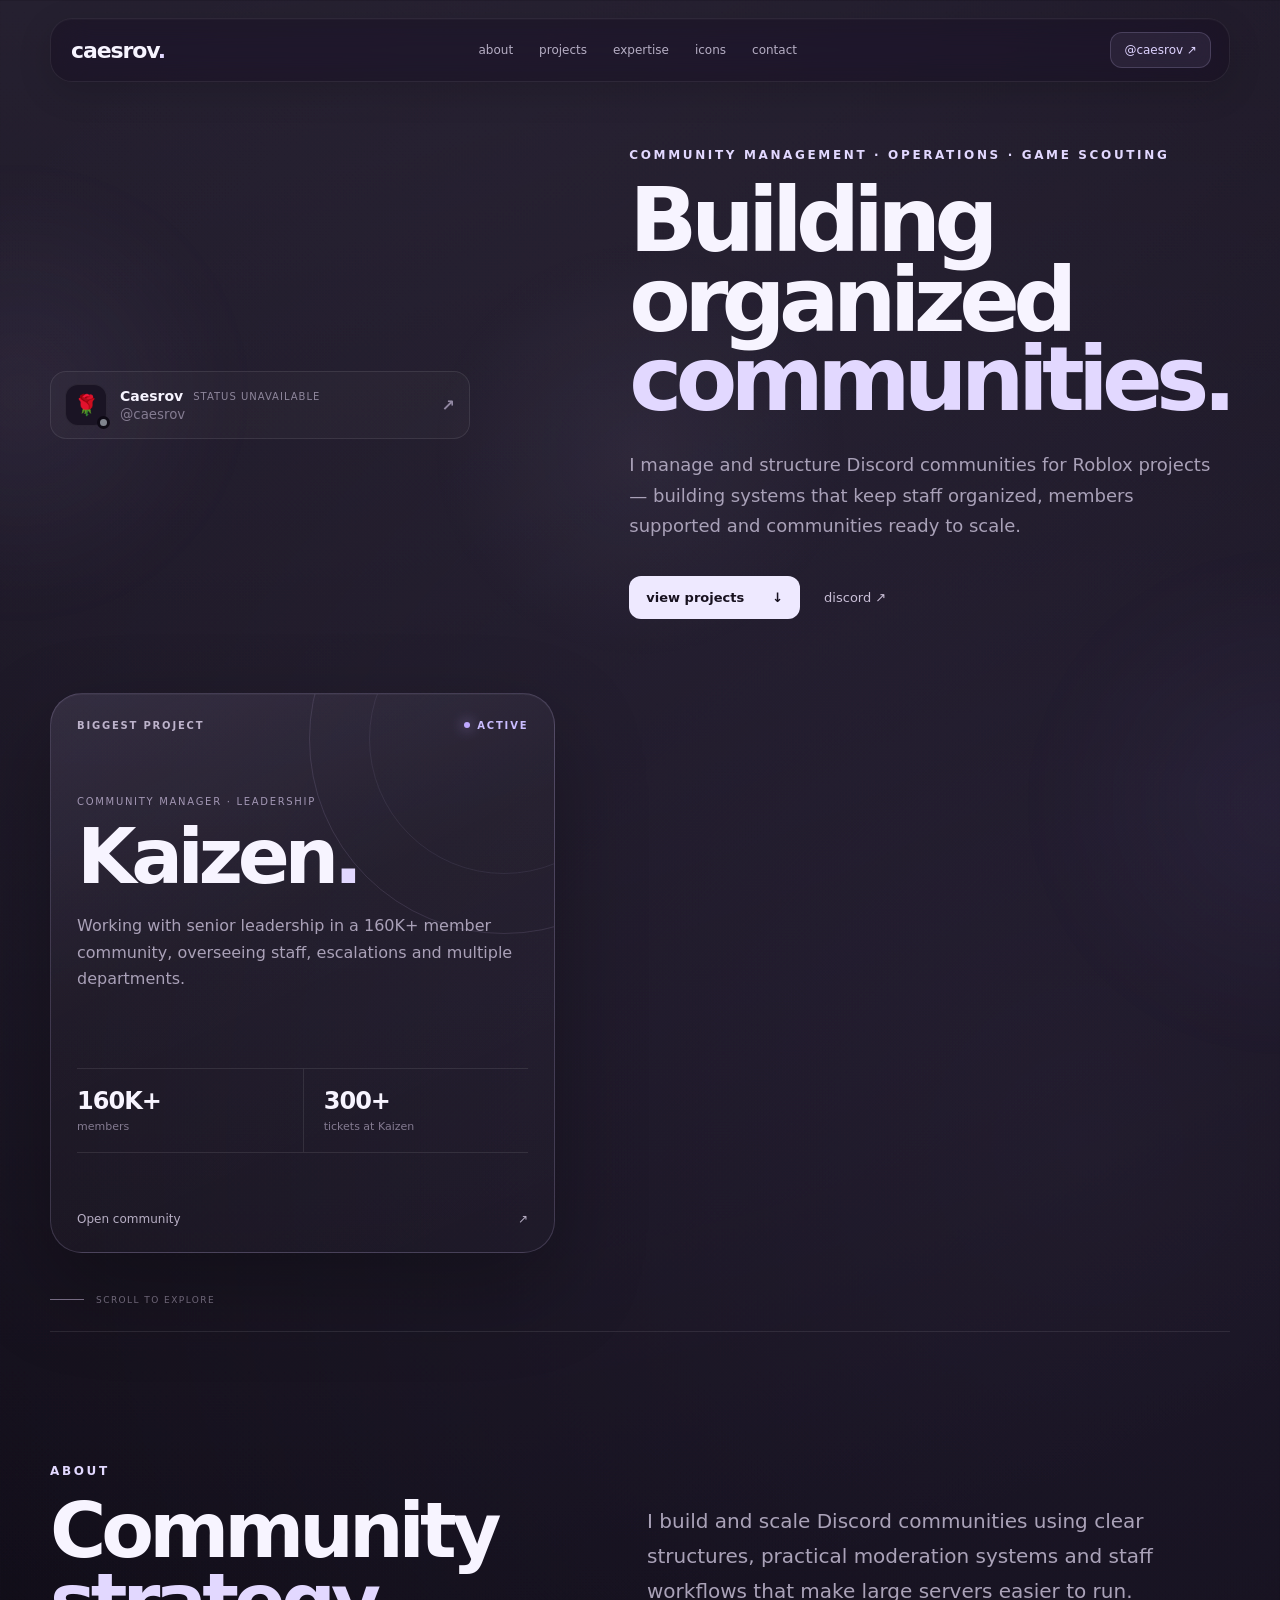
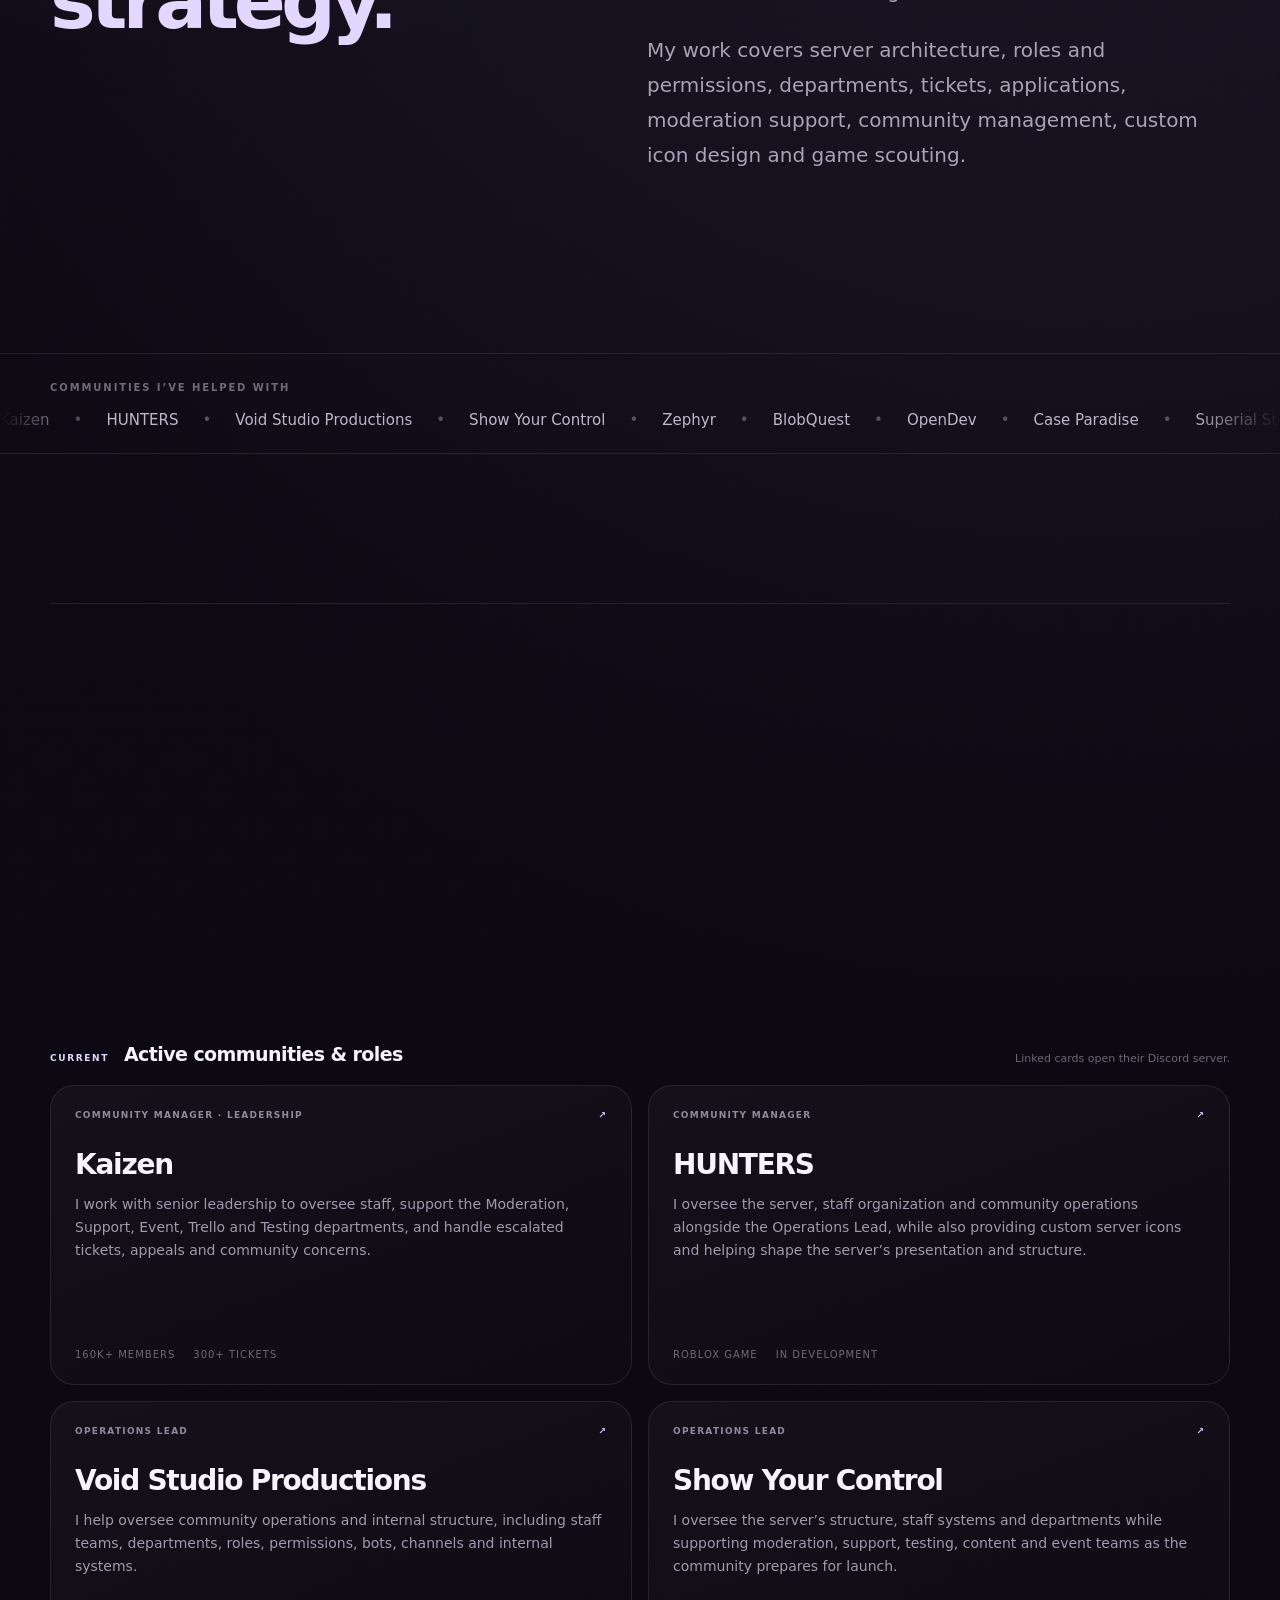
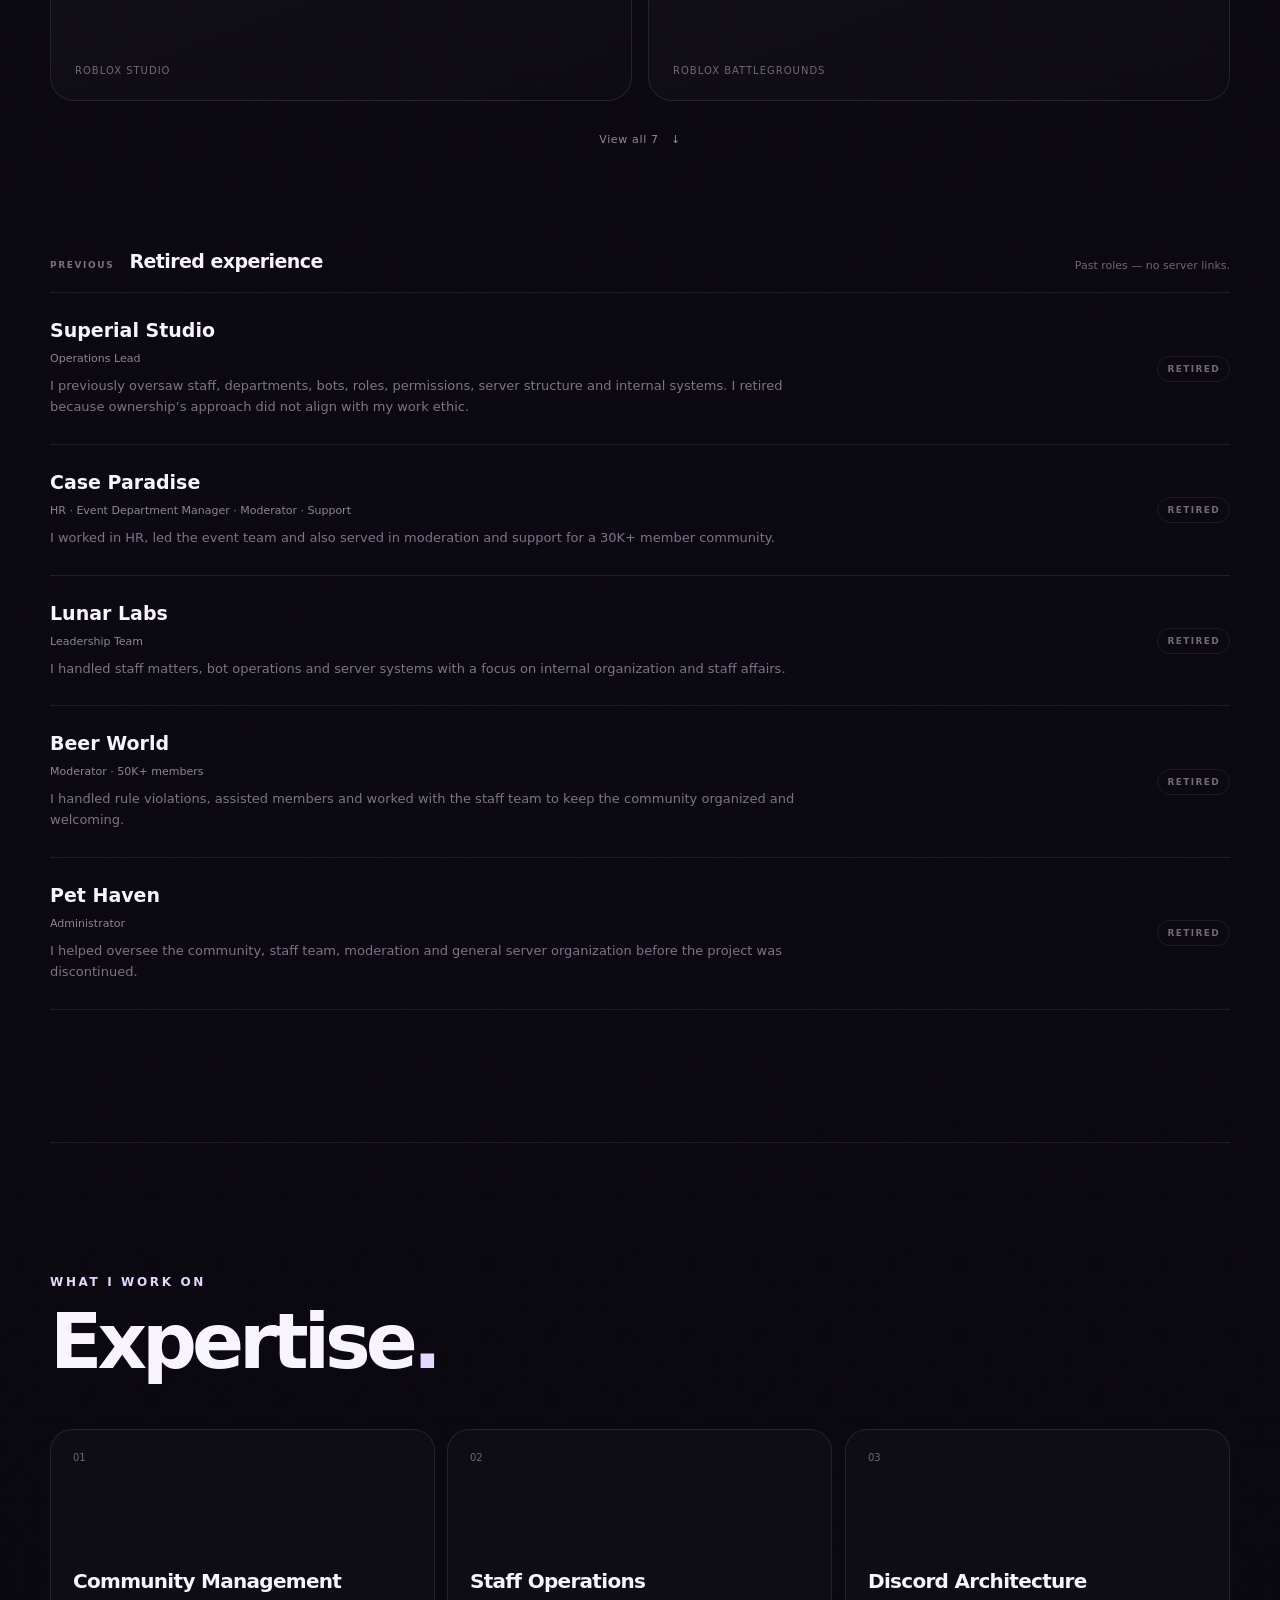
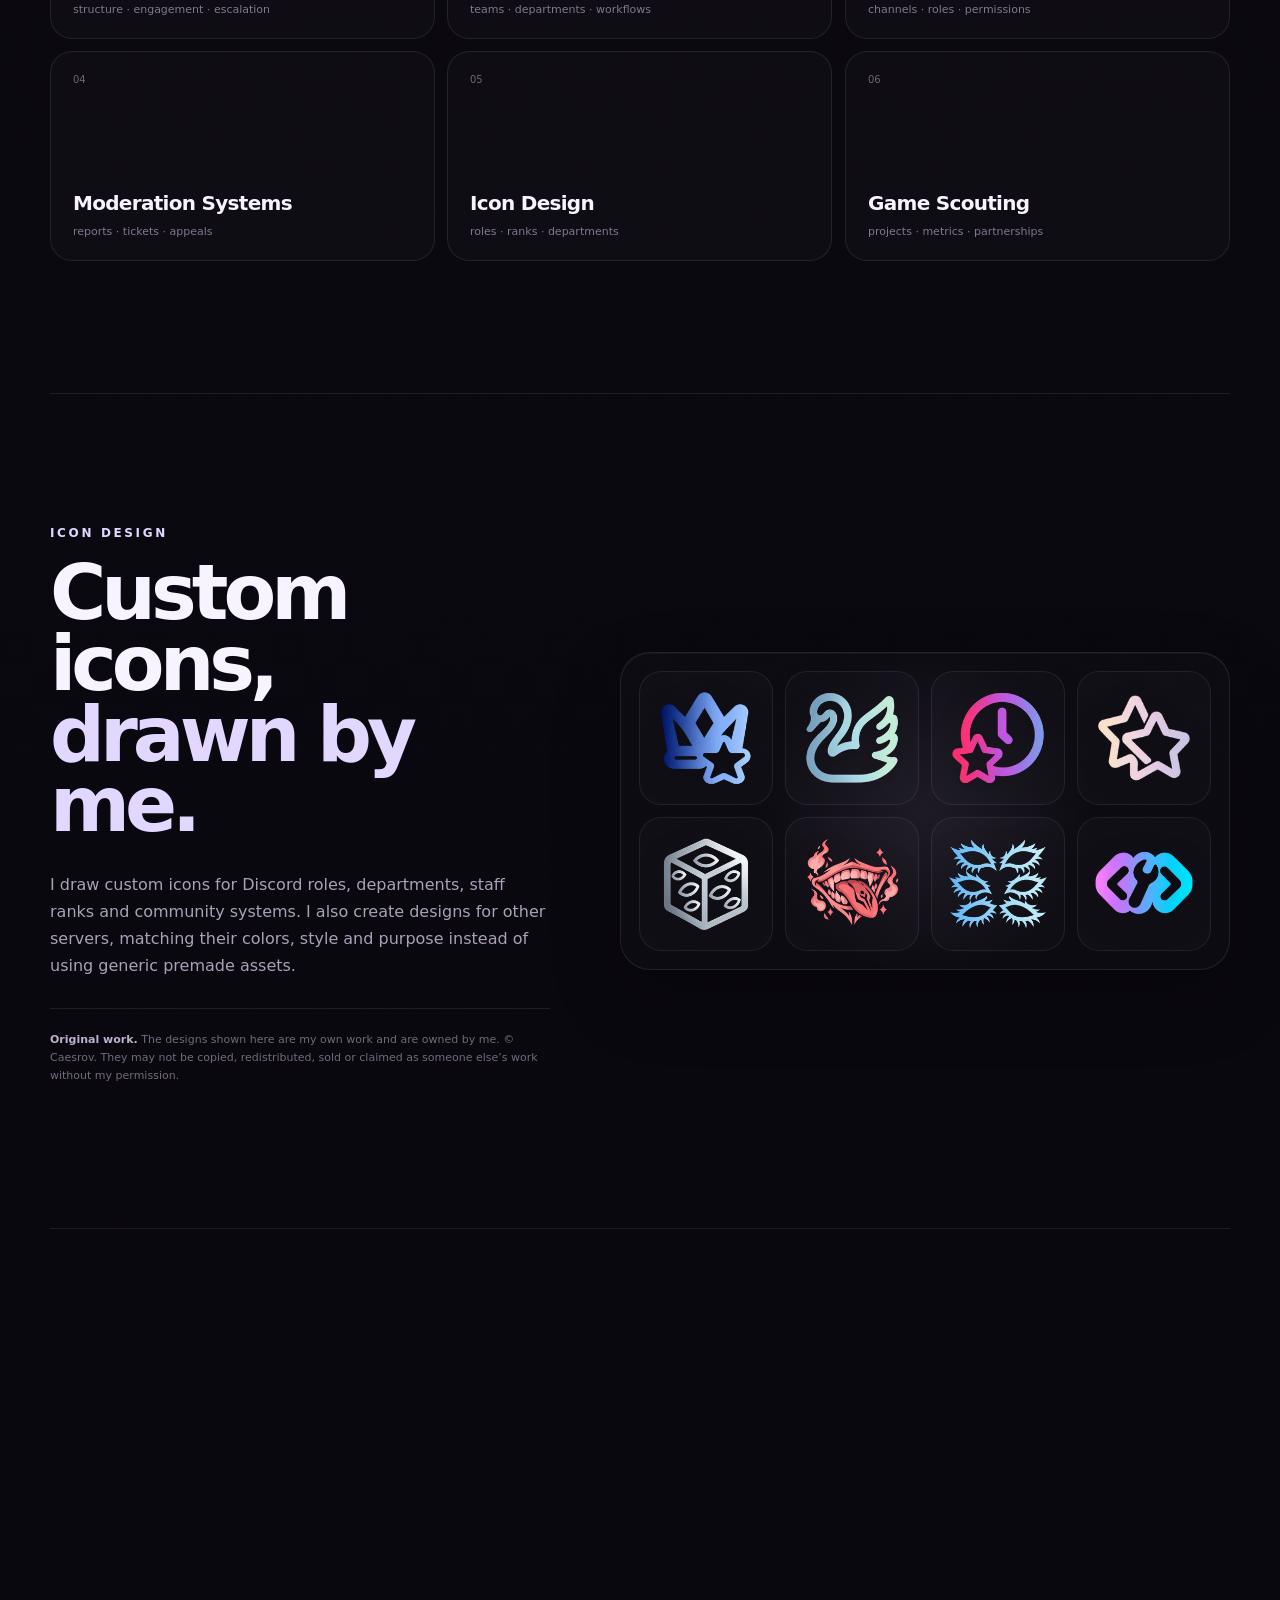
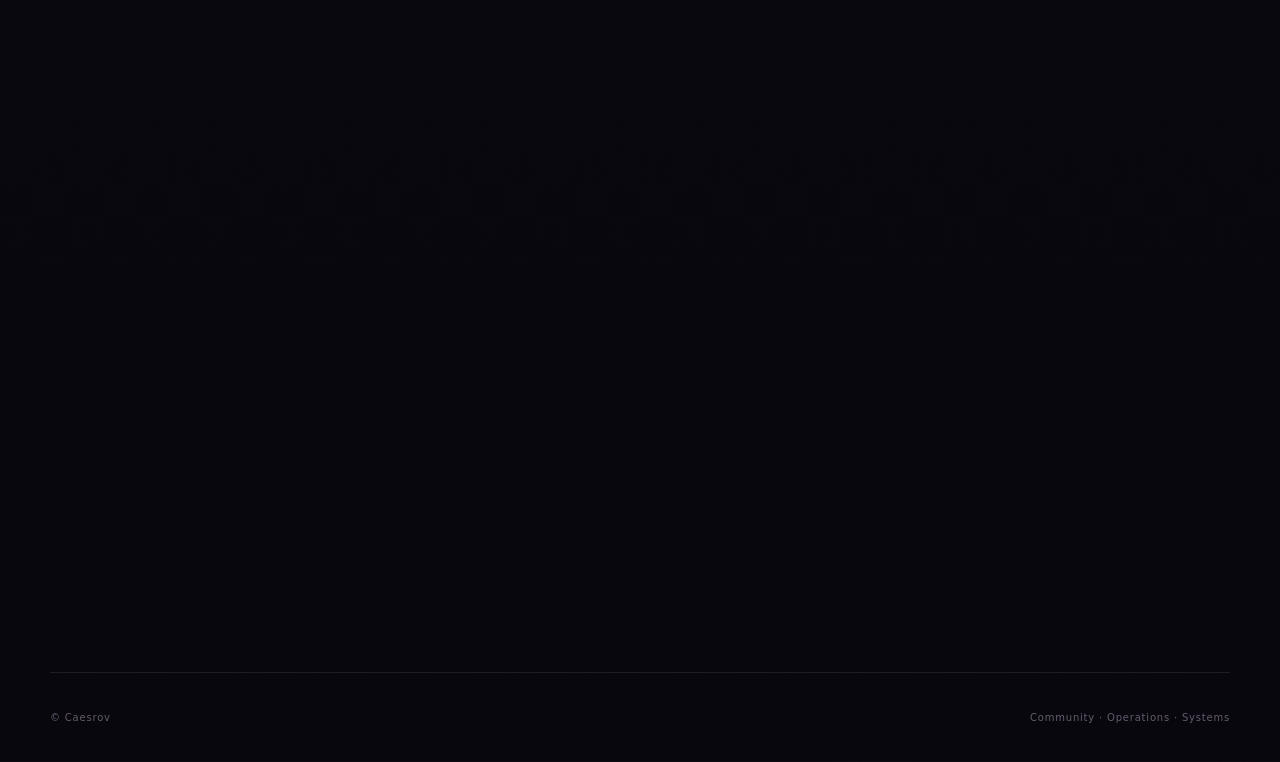
==== commit 314b2513: "Move Discord presence card to top of hero" ====
--- a/index.html
+++ b/index.html
@@ -38,6 +38,19 @@
 
   <main id="top">
     <section class="hero shell">
+      <a class="discord-profile hero-presence reveal" href="https://discord.com/users/1019613116209823874" target="_blank" rel="noreferrer">
+        <div class="avatar-wrap">
+          <div id="avatarFallback" class="avatar-fallback">🌹</div>
+          <img id="discordAvatar" alt="Caesrov's Discord profile picture">
+          <span id="statusDot" class="status-dot offline"></span>
+        </div>
+        <div class="discord-profile-copy">
+          <div class="profile-top"><strong id="discordName">Caesrov</strong><span id="discordStatus">checking status…</span></div>
+          <small>@caesrov</small>
+        </div>
+        <b class="profile-arrow">↗</b>
+      </a>
+
       <div class="hero-copy reveal">
         <p class="eyebrow">COMMUNITY MANAGEMENT · OPERATIONS · GAME SCOUTING</p>
         <h1>Building organized<br><span>communities.</span></h1>
@@ -47,18 +60,6 @@
           <a class="text-link" href="https://discord.com/users/1019613116209823874" target="_blank" rel="noreferrer">discord ↗</a>
         </div>
 
-        <a class="discord-profile" href="https://discord.com/users/1019613116209823874" target="_blank" rel="noreferrer">
-          <div class="avatar-wrap">
-            <div id="avatarFallback" class="avatar-fallback">🌹</div>
-            <img id="discordAvatar" alt="Caesrov's Discord profile picture">
-            <span id="statusDot" class="status-dot offline"></span>
-          </div>
-          <div class="discord-profile-copy">
-            <div class="profile-top"><strong id="discordName">Caesrov</strong><span id="discordStatus">checking status…</span></div>
-            <small>@caesrov</small>
-          </div>
-          <b class="profile-arrow">↗</b>
-        </a>
       </div>
 
       <a class="big-project reveal delay-1" href="https://discord.gg/d6sK3HXKN" target="_blank" rel="noreferrer">
--- a/styles.css
+++ b/styles.css
@@ -48,8 +48,9 @@
 .loader-meta b{color:#d9ccff}
 @keyframes loaderPulse{50%{transform:scale(1.08);opacity:.72}}
 
-.topbar{position:fixed;z-index:100;left:50%;top:18px;transform:translateX(-50%);width:min(calc(100% - 26px),1180px);height:64px;padding:0 18px 0 20px;border:1px solid var(--line);border-radius:22px;background:rgba(15,11,22,.72);backdrop-filter:blur(20px) saturate(145%);-webkit-backdrop-filter:blur(20px) saturate(145%);display:flex;align-items:center;justify-content:space-between;box-shadow:0 10px 40px rgba(0,0,0,.22);transition:background .35s}
-.topbar.scrolled{background:rgba(13,9,19,.88)}
+.topbar{position:fixed;z-index:100;left:50%;top:18px;transform:translate(-50%,-18px);opacity:0;width:min(calc(100% - 26px),1180px);height:64px;padding:0 18px 0 20px;border:1px solid rgba(255,255,255,.07);border-radius:22px;background:rgba(15,11,22,.34);backdrop-filter:blur(18px) saturate(155%);-webkit-backdrop-filter:blur(18px) saturate(155%);display:flex;align-items:center;justify-content:space-between;box-shadow:0 10px 34px rgba(0,0,0,.14),inset 0 1px 0 rgba(255,255,255,.025);transition:background .35s,border-color .35s,opacity .75s var(--ease),transform .75s var(--ease)}
+.site-ready .topbar{opacity:1;transform:translate(-50%,0)}
+.topbar.scrolled{background:rgba(13,9,19,.58);border-color:rgba(216,199,255,.10)}
 .brand{font-size:22px;font-weight:850;letter-spacing:-.05em}.brand span{color:var(--accent)}
 .topbar nav{display:flex;gap:26px;align-items:center}
 .topbar nav a{font-size:12px;color:#b6aec4;transition:color .2s}.topbar nav a:hover{color:#fff}
@@ -131,9 +132,12 @@
 
 .footer{min-height:90px;border-top:1px solid var(--line);display:flex;align-items:center;justify-content:space-between;color:#645c6e;font-size:10px;letter-spacing:.08em}
 
-.reveal{opacity:0;transform:translateY(28px);filter:blur(8px);transition:opacity .85s var(--ease),transform .85s var(--ease),filter .85s var(--ease)}
-.reveal.visible{opacity:1;transform:none;filter:blur(0)}
-.delay-1{transition-delay:.08s}.delay-2{transition-delay:.16s}.delay-3{transition-delay:.24s}
+.reveal{opacity:0;transform:translateY(46px) scale(.985);filter:blur(12px);transition:opacity 1s var(--ease),transform 1s var(--ease),filter 1s var(--ease)}
+.reveal.visible{opacity:1;transform:translateY(0) scale(1);filter:blur(0)}
+.hero-copy.reveal{transform:translateY(34px) scale(.99)}
+.big-project.reveal{transform:translateY(42px) scale(.975)}
+.hero-copy.reveal.visible,.big-project.reveal.visible{transform:translateY(0) scale(1)}
+.delay-1{transition-delay:.11s}.delay-2{transition-delay:.20s}.delay-3{transition-delay:.29s}
 
 @media(max-width:980px){
   .topbar nav{display:none}.hero{grid-template-columns:1fr;padding-top:130px;gap:45px}.big-project{min-height:470px}.scroll-hint{display:none}
@@ -153,7 +157,7 @@
   .footer{flex-direction:column;align-items:flex-start;justify-content:center;gap:6px}
 }
 @media(prefers-reduced-motion:reduce){
-  html{scroll-behavior:auto}.loader-orb,.marquee-track{animation:none}.reveal{opacity:1;transform:none;filter:none;transition:none}.big-project,.role-card,.expertise-card,.icon-tile{transition:none}
+  html{scroll-behavior:auto}.loader-orb,.marquee-track,.ambient-one,.ambient-two{animation:none}.reveal{opacity:1;transform:none;filter:none;transition:none}.big-project,.role-card,.expertise-card,.icon-tile{transition:none}.topbar{opacity:1;transform:translate(-50%,0)}.b64-icon{opacity:1;transform:none}
 }
 
 /* final polish */
@@ -164,3 +168,13 @@
 .icon-tile img{position:relative;z-index:1}
 .big-project::after{content:"";position:absolute;inset:0;background:linear-gradient(120deg,transparent 20%,rgba(226,216,255,.05) 48%,transparent 72%);transform:translateX(-120%);transition:transform .9s var(--ease);pointer-events:none}
 .big-project:hover::after{transform:translateX(120%)}
+
+/* motion polish */
+.ambient-one{animation:ambientFloatA 13s ease-in-out infinite alternate}
+.ambient-two{animation:ambientFloatB 16s ease-in-out infinite alternate}
+@keyframes ambientFloatA{from{transform:translate3d(0,0,0) scale(1)}to{transform:translate3d(34px,28px,0) scale(1.08)}}
+@keyframes ambientFloatB{from{transform:translate3d(0,0,0) scale(1.04)}to{transform:translate3d(-42px,-24px,0) scale(.96)}}
+.b64-icon{opacity:0;transform:scale(.92);transition:opacity .55s var(--ease),transform .55s var(--ease)}
+.b64-icon.loaded{opacity:1;transform:scale(1)}
+.role-card,.expertise-card,.icon-tile{will-change:transform}
+.marquee-track{will-change:transform}
